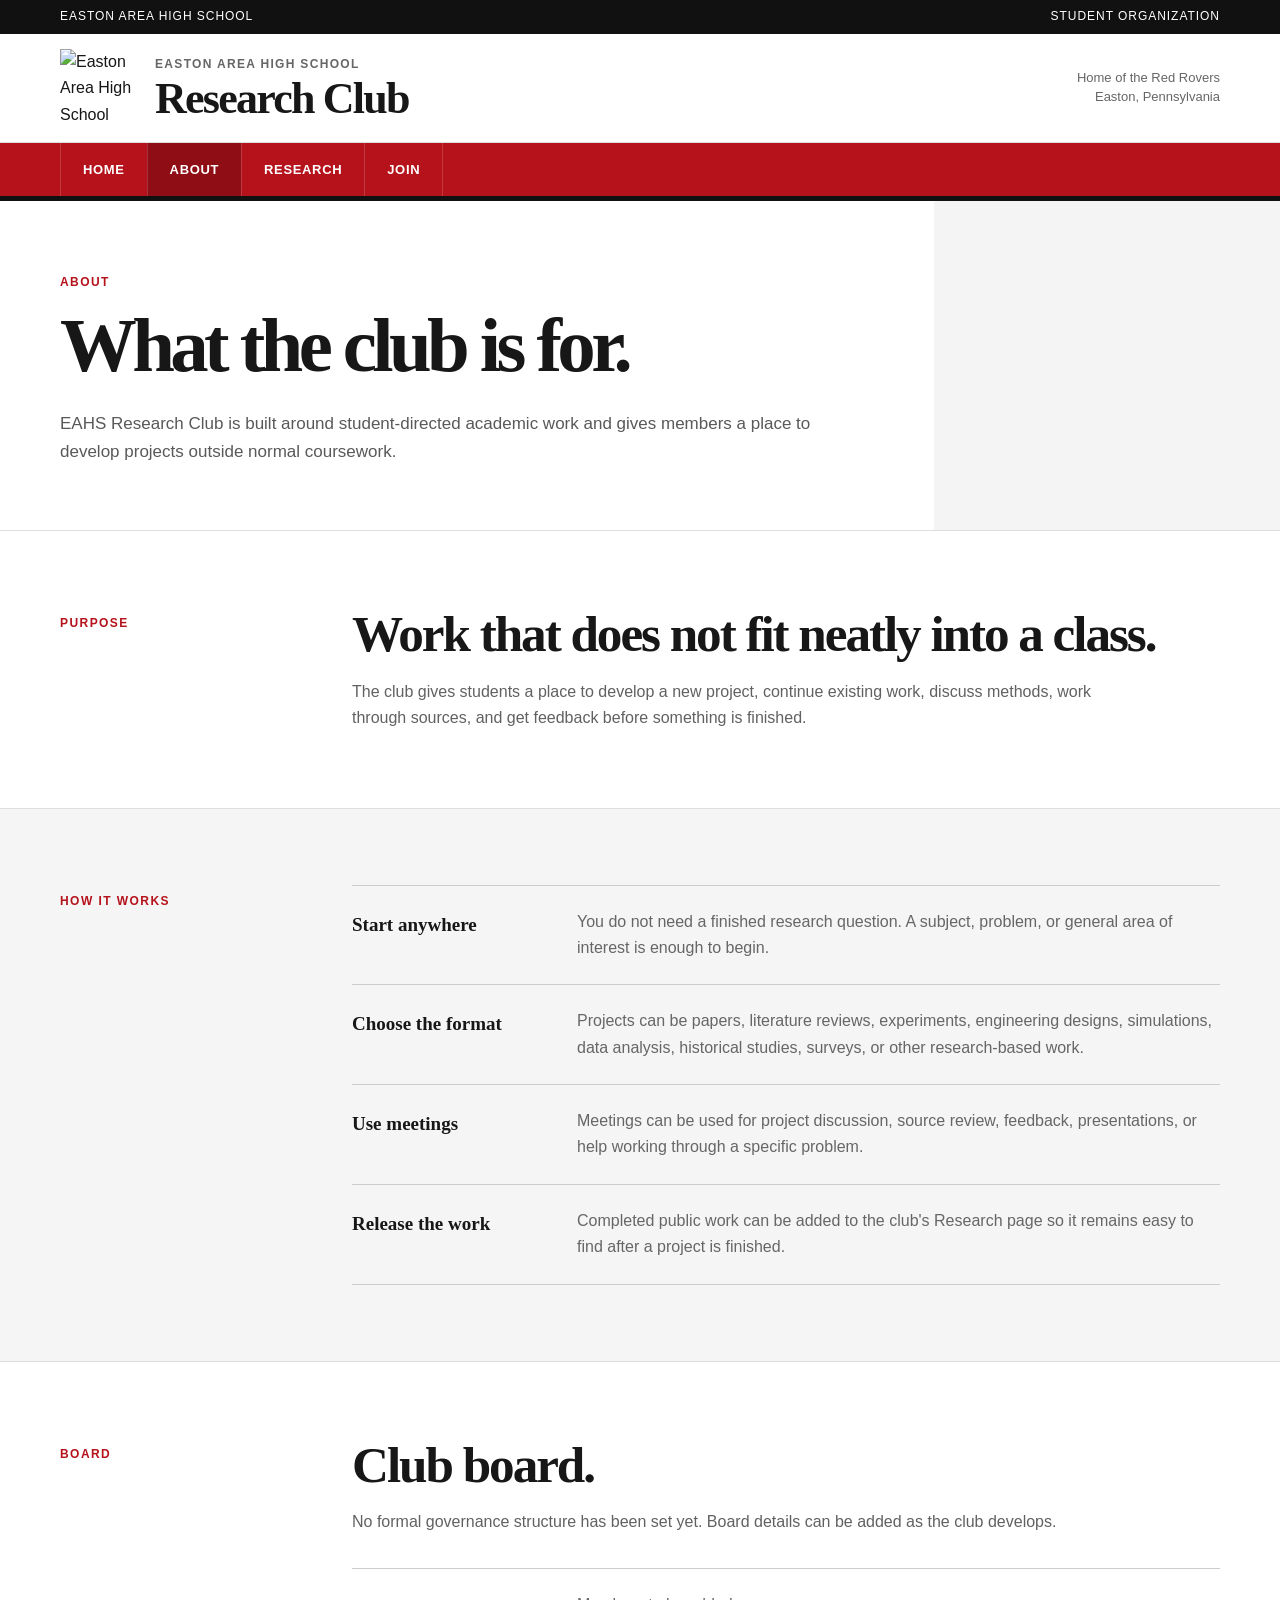
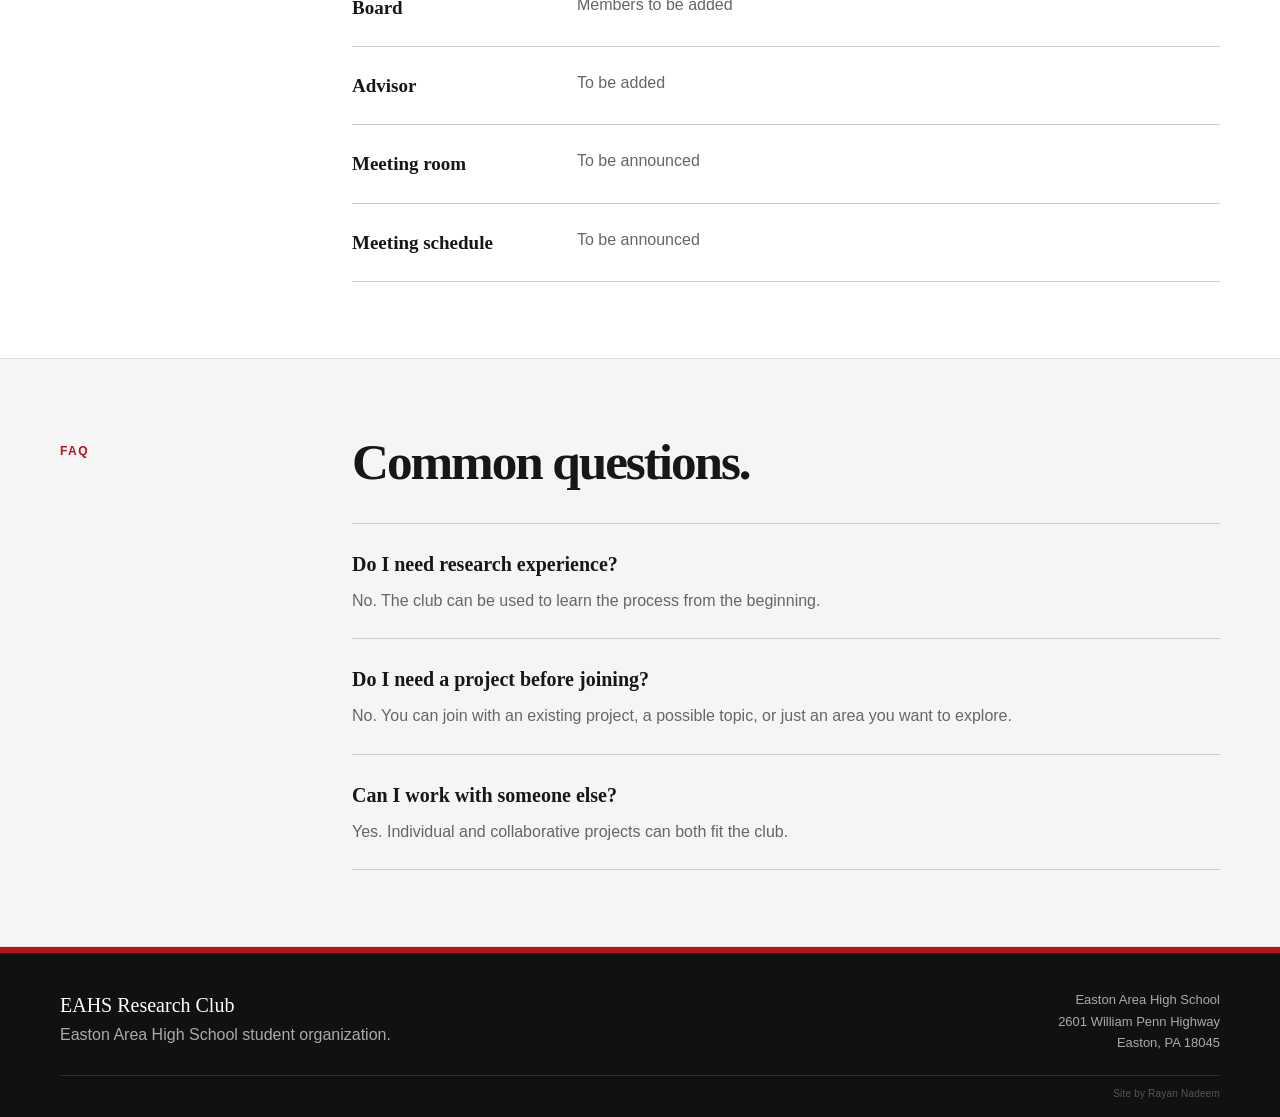
==== about.html @ fd53bada "Add About page" ====
<!DOCTYPE html><html lang="en"><head><meta charset="UTF-8"><meta name="viewport" content="width=device-width, initial-scale=1.0"><title>About | EAHS Research Club</title><link rel="stylesheet" href="styles.css"></head><body>
<div class="topbar"><div class="container"><span>Easton Area High School</span><span>Student Organization</span></div></div>
<header><div class="container header-inner">
  <a class="brand" href="index.html">
    <img class="brand-mark" src="logo.png" alt="Easton Area High School Red Rover logo">
    <div><div class="brand-small">Easton Area High School</div><h1>Research Club</h1></div>
  </a>
  <div class="header-right">Home of the Red Rovers<br>Easton, Pennsylvania</div>
</div></header>
<nav><div class="container nav-inner">
  <a href="index.html" class="">Home</a>
  <a href="about.html" class="active">About</a>
  <a href="research.html" class="">Research</a>
  <a href="join.html" class="">Join</a>
</div></nav>

<main>
<section class="page-hero"><div class="container"><div class="eyebrow">About</div><h2>What the club is for.</h2><p>EAHS Research Club is built around student-directed academic work and gives members a place to develop projects outside normal coursework.</p></div></section>
<section class="section"><div class="container section-grid"><div class="section-label">Purpose</div><div class="section-body"><h2>Work that does not fit neatly into a class.</h2><p>The club gives students a place to develop a new project, continue existing work, discuss methods, work through sources, and get feedback before something is finished.</p></div></div></section>
<section class="section gray"><div class="container section-grid"><div class="section-label">How It Works</div><div class="section-body"><div class="info-list" style="margin-top:0">
<div class="info-row"><h3>Start anywhere</h3><p>You do not need a finished research question. A subject, problem, or general area of interest is enough to begin.</p></div>
<div class="info-row"><h3>Choose the format</h3><p>Projects can be papers, literature reviews, experiments, engineering designs, simulations, data analysis, historical studies, surveys, or other research-based work.</p></div>
<div class="info-row"><h3>Use meetings</h3><p>Meetings can be used for project discussion, source review, feedback, presentations, or help working through a specific problem.</p></div>
<div class="info-row"><h3>Release the work</h3><p>Completed public work can be added to the club's Research page so it remains easy to find after a project is finished.</p></div>
</div></div></div></section>
<section class="section"><div class="container section-grid"><div class="section-label">Board</div><div class="section-body"><h2>Club board.</h2><p>No formal governance structure has been set yet. Board details can be added as the club develops.</p><div class="info-list">
<div class="info-row"><h3>Board</h3><p>Members to be added</p></div>
<div class="info-row"><h3>Advisor</h3><p>To be added</p></div>
<div class="info-row"><h3>Meeting room</h3><p>To be announced</p></div>
<div class="info-row"><h3>Meeting schedule</h3><p>To be announced</p></div>
</div></div></div></section>
<section class="section gray"><div class="container section-grid"><div class="section-label">FAQ</div><div class="section-body"><h2>Common questions.</h2><div class="faq">
<div class="faq-item"><h3>Do I need research experience?</h3><p>No. The club can be used to learn the process from the beginning.</p></div>
<div class="faq-item"><h3>Do I need a project before joining?</h3><p>No. You can join with an existing project, a possible topic, or just an area you want to explore.</p></div>
<div class="faq-item"><h3>Can I work with someone else?</h3><p>Yes. Individual and collaborative projects can both fit the club.</p></div>
</div></div></div></section>
</main>
<footer>
  <div class="container footer-inner">
    <div><div class="footer-title">EAHS Research Club</div><div>Easton Area High School student organization.</div></div>
    <div class="footer-right">Easton Area High School<br>2601 William Penn Highway<br>Easton, PA 18045</div>
  </div>
  <div class="container footer-credit">Site by Rayan Nadeem</div>
</footer>
</body></html>
---- styles.css ----
:root{
  --red:#b5121b;
  --red-dark:#8f0d14;
  --ink:#171717;
  --muted:#666;
  --line:#dedede;
  --soft:#f5f5f5;
  --max:1160px;
}
*{box-sizing:border-box;margin:0;padding:0}
html{scroll-behavior:smooth}
body{font-family:Arial,Helvetica,sans-serif;color:var(--ink);background:#fff;line-height:1.65}
a{color:inherit;text-decoration:none}
.container{width:min(var(--max),calc(100% - 40px));margin:auto}
.topbar{background:#111;color:#fff;font-size:12px;letter-spacing:.08em;text-transform:uppercase}
.topbar .container{height:34px;display:flex;align-items:center;justify-content:space-between}
header{background:#fff;border-bottom:1px solid var(--line)}
.header-inner{min-height:108px;display:flex;align-items:center;justify-content:space-between;gap:24px}
.brand{display:flex;align-items:center;gap:17px}
.brand-mark{width:78px;height:78px;flex:0 0 auto;display:block;object-fit:contain}
.brand-small{font-size:12px;color:#666;font-weight:700;letter-spacing:.11em;text-transform:uppercase;margin-bottom:3px}
.brand h1{font-family:Georgia,"Times New Roman",serif;font-size:44px;line-height:1;letter-spacing:-.04em}
.header-right{text-align:right;color:#666;font-size:13px;line-height:1.45}
nav{background:var(--red);border-bottom:5px solid #111}
.nav-inner{display:flex;overflow-x:auto}
.nav-inner a{color:#fff;padding:16px 22px;font-size:13px;font-weight:700;letter-spacing:.05em;text-transform:uppercase;border-left:1px solid rgba(255,255,255,.16);white-space:nowrap}
.nav-inner a:last-child{border-right:1px solid rgba(255,255,255,.16)}
.nav-inner a:hover,.nav-inner a.active{background:var(--red-dark)}
.hero{border-bottom:1px solid var(--line);background:#fff}
.hero-inner{min-height:430px;display:flex;align-items:center}
.hero-copy{padding:84px 0 78px}
.eyebrow{color:var(--red);font-size:12px;font-weight:700;letter-spacing:.12em;text-transform:uppercase;margin-bottom:18px}
.hero h2,.page-hero h2{font-family:Georgia,"Times New Roman",serif;line-height:.92;letter-spacing:-.06em;max-width:900px}
.hero h2{font-size:clamp(58px,7vw,96px)}
.hero p,.page-hero p{margin-top:28px;color:#595959;font-size:17px;max-width:760px}
.page-hero{padding:72px 0 64px;border-bottom:1px solid var(--line);background:linear-gradient(90deg,#fff 0 73%,#f4f4f4 73%)}
.page-hero h2{font-size:clamp(48px,6vw,78px)}
.section{padding:76px 0}
.section.gray{background:var(--soft);border-top:1px solid var(--line);border-bottom:1px solid var(--line)}
.section-grid{display:grid;grid-template-columns:220px 1fr;gap:72px}
.section-label{color:var(--red);font-size:12px;font-weight:700;letter-spacing:.12em;text-transform:uppercase;padding-top:7px}
.section-body h2{font-family:Georgia,"Times New Roman",serif;font-size:clamp(36px,4vw,54px);line-height:1.05;letter-spacing:-.04em;max-width:820px}
.section-body>p{margin-top:18px;color:#616161;max-width:790px}
.cards{display:grid;grid-template-columns:repeat(3,1fr);gap:20px;margin-top:38px}
.card{background:#fff;border:1px solid var(--line);border-top:5px solid var(--red);padding:26px}
.card small{font-size:11px;color:#777;font-weight:700;letter-spacing:.08em;text-transform:uppercase}
.card h3{font-family:Georgia,"Times New Roman",serif;font-size:23px;margin-top:8px}
.card p{color:#666;font-size:14px;margin-top:8px}
.card-link{display:inline-block;color:var(--red);font-weight:700;font-size:13px;margin-top:16px}
.info-list{border-top:1px solid #ccc;margin-top:32px}
.info-row{display:grid;grid-template-columns:190px 1fr;gap:35px;padding:23px 0;border-bottom:1px solid #ccc}
.info-row h3{font-family:Georgia,"Times New Roman",serif;font-size:19px}
.info-row p{color:#666}
.archive-empty{margin-top:30px;background:#fff;border:1px solid #d5d5d5;border-left:6px solid var(--red);padding:28px}
.archive-empty h3{font-family:Georgia,"Times New Roman",serif;font-size:23px}
.archive-empty p{color:#666;margin-top:6px}
.research-list{border-top:1px solid #ccc;margin-top:34px}
.research-item{display:grid;grid-template-columns:150px 1fr auto;gap:28px;padding:28px 0;border-bottom:1px solid #ccc;align-items:start}
.research-meta{font-size:12px;color:#777;text-transform:uppercase;letter-spacing:.05em;line-height:1.6}
.research-item h3{font-family:Georgia,"Times New Roman",serif;font-size:22px}
.research-item p{color:#666;font-size:14px;margin-top:7px}
.research-item a{color:var(--red);font-weight:700;font-size:12px;text-transform:uppercase;white-space:nowrap}
.faq{margin-top:34px;border-top:1px solid #ccc}
.faq-item{padding:24px 0;border-bottom:1px solid #ccc}
.faq-item h3{font-family:Georgia,"Times New Roman",serif;font-size:20px}
.faq-item p{color:#666;margin-top:7px;max-width:760px}
.cta{background:#111;color:#fff}
.cta .section-label{color:#e3a9ad}
.cta .section-body h2{color:#fff}
.cta .section-body p{color:#ccc}
.button{display:inline-block;margin-top:24px;background:var(--red);color:#fff;padding:12px 18px;font-size:12px;font-weight:700;letter-spacing:.05em;text-transform:uppercase}
footer{background:#111;color:#aaa;border-top:6px solid var(--red)}
.footer-inner{padding:36px 0 22px;display:flex;justify-content:space-between;gap:30px}
.footer-title{font-family:Georgia,"Times New Roman",serif;color:#fff;font-size:20px}
.footer-right{text-align:right;font-size:13px}
.footer-credit{border-top:1px solid #2c2c2c;padding:10px 0 14px;text-align:right;color:#555;font-size:10px;letter-spacing:.02em}
@media(max-width:850px){
  .header-right{display:none}
  .section-grid{grid-template-columns:1fr;gap:18px}
  .cards{grid-template-columns:1fr}
  .research-item{grid-template-columns:1fr;gap:10px}
}
@media(max-width:560px){
  .container{width:calc(100% - 28px)}
  .topbar span:last-child{display:none}
  .header-inner{min-height:90px}
  .brand{gap:11px}
  .brand-mark{width:58px;height:58px}
  .brand h1{font-size:28px}
  .brand-small{font-size:9px}
  .nav-inner a{padding:14px 15px;font-size:11px}
  .hero-inner{min-height:350px}
  .hero-copy{padding:60px 0}
  .hero h2{font-size:53px}
  .page-hero{background:#fff;padding:56px 0 48px}
  .page-hero h2{font-size:50px}
  .section{padding:56px 0}
  .info-row{grid-template-columns:1fr;gap:6px}
  .footer-inner{flex-direction:column}
  .footer-right{text-align:left}
  .footer-credit{text-align:left}
}
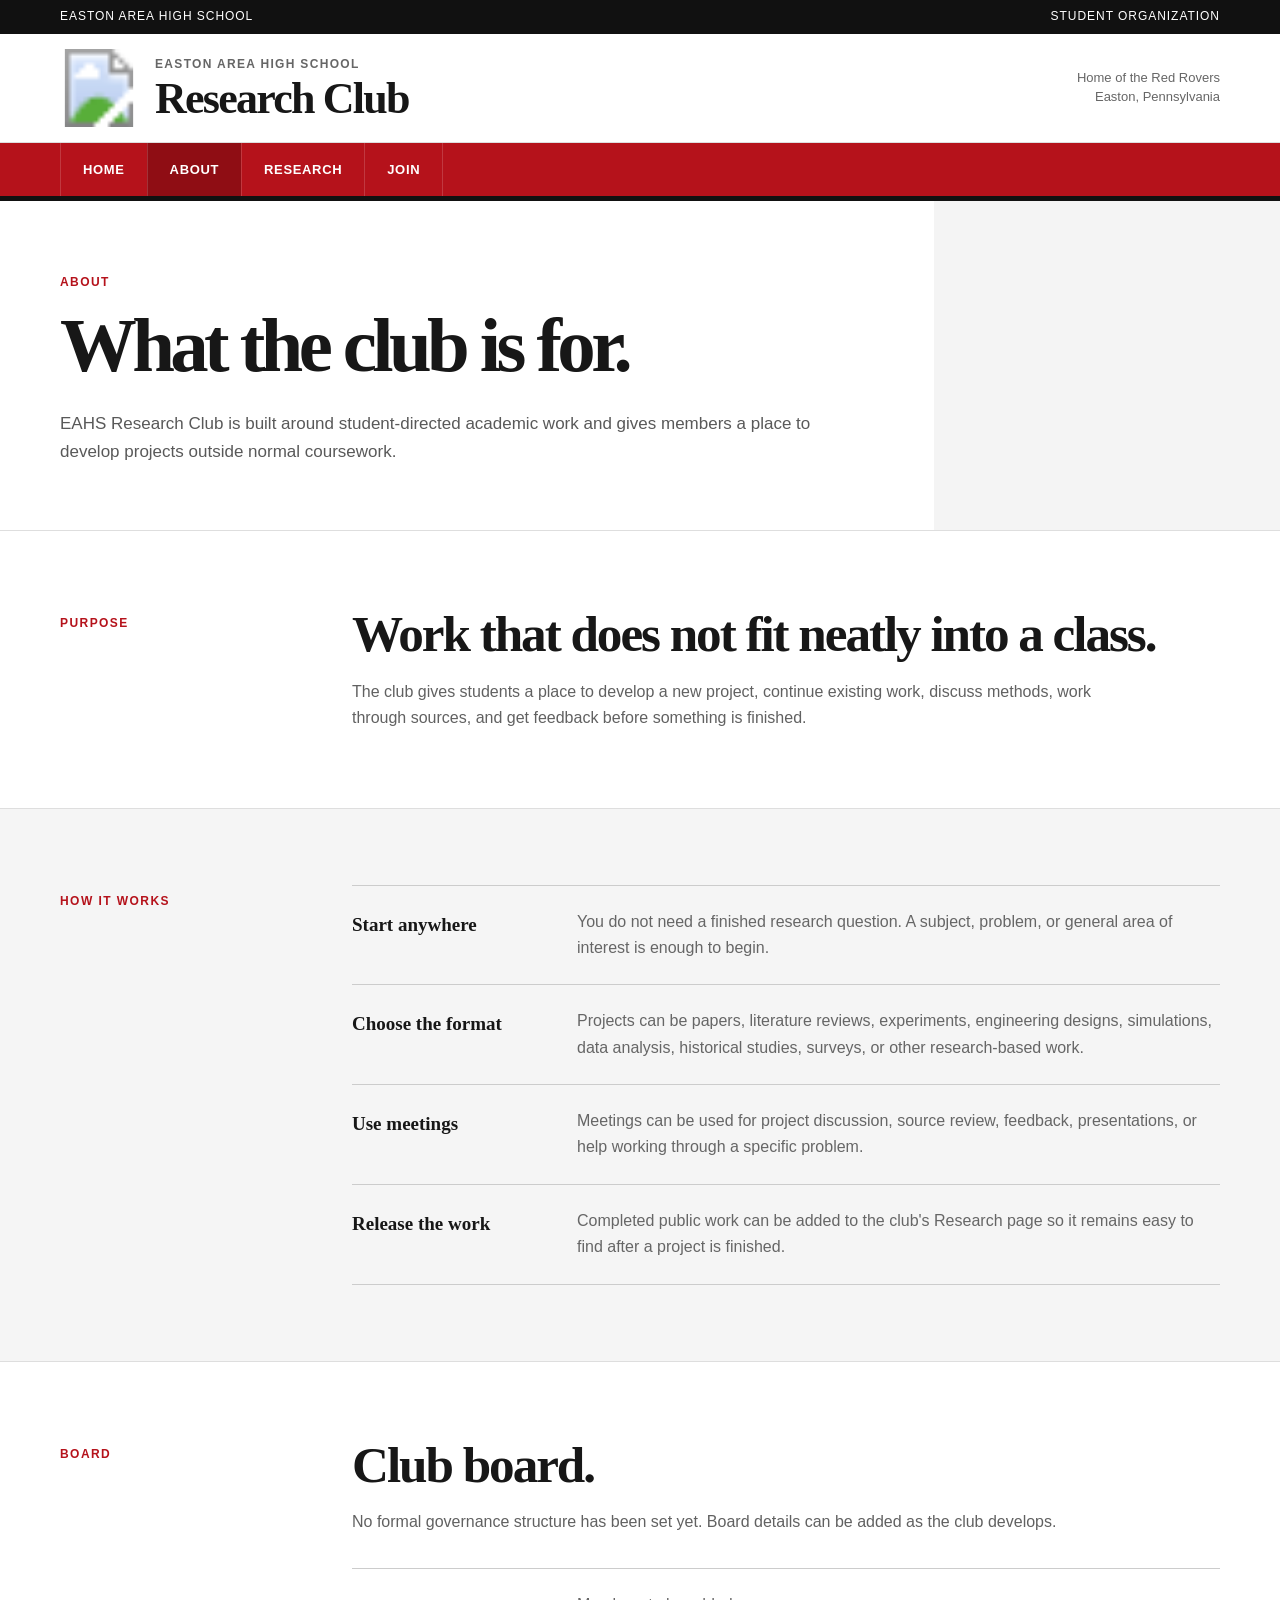
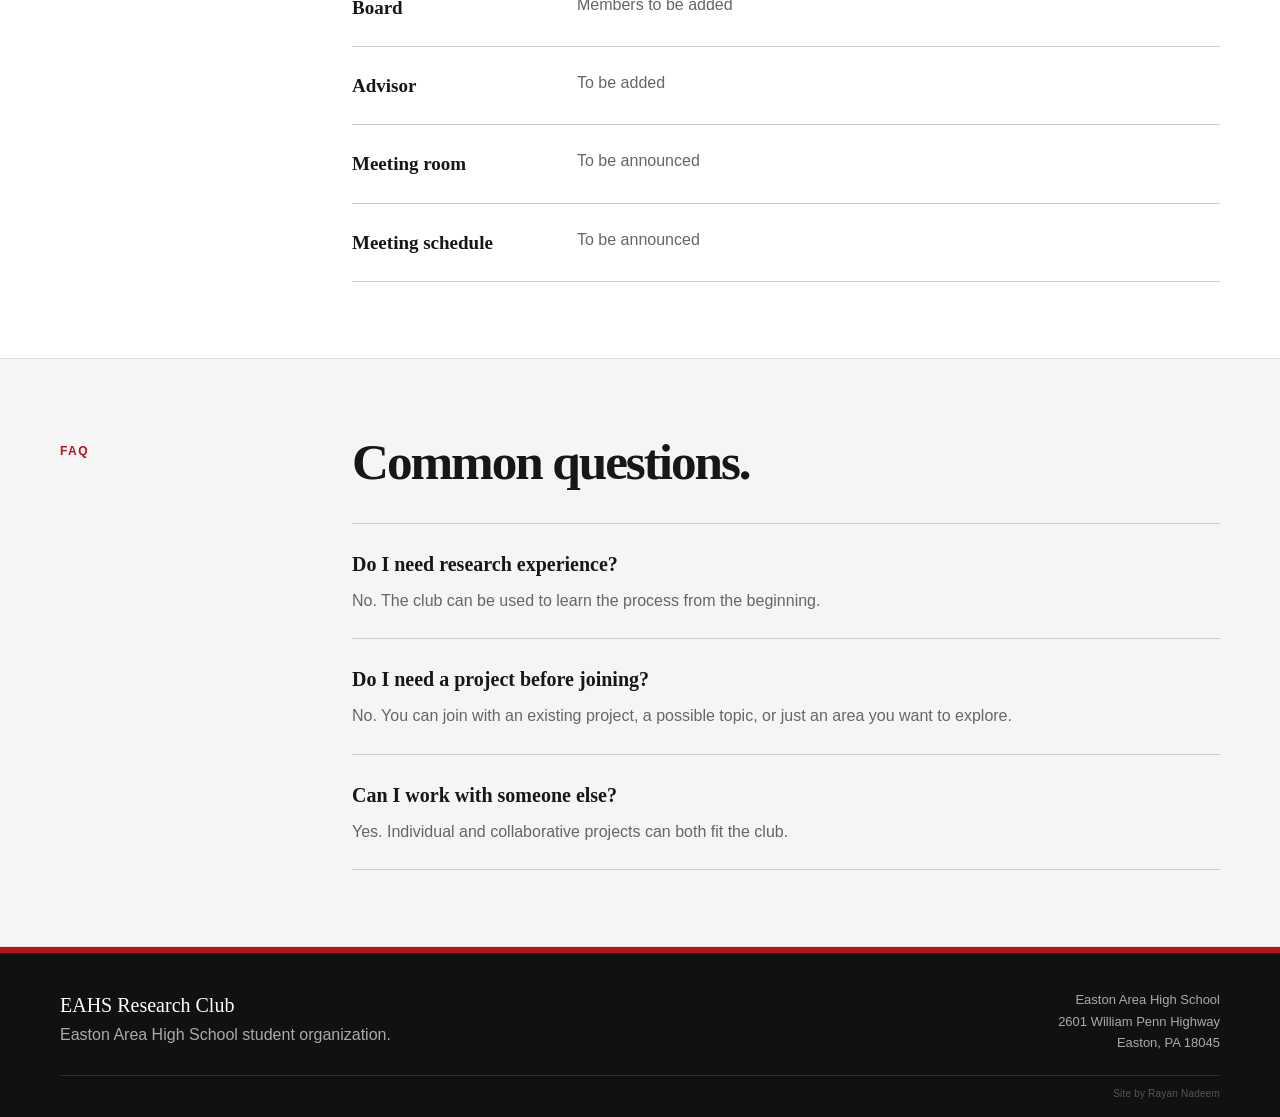
==== commit e876b4d5: "Use embedded EAHS logo asset" ====
--- a/about.html
+++ b/about.html
@@ -2,7 +2,7 @@
 <div class="topbar"><div class="container"><span>Easton Area High School</span><span>Student Organization</span></div></div>
 <header><div class="container header-inner">
   <a class="brand" href="index.html">
-    <img class="brand-mark" src="logo.png" alt="Easton Area High School Red Rover logo">
+    <img class="brand-mark" src="logo.svg" alt="Easton Area High School Red Rover logo">
     <div><div class="brand-small">Easton Area High School</div><h1>Research Club</h1></div>
   </a>
   <div class="header-right">Home of the Red Rovers<br>Easton, Pennsylvania</div>
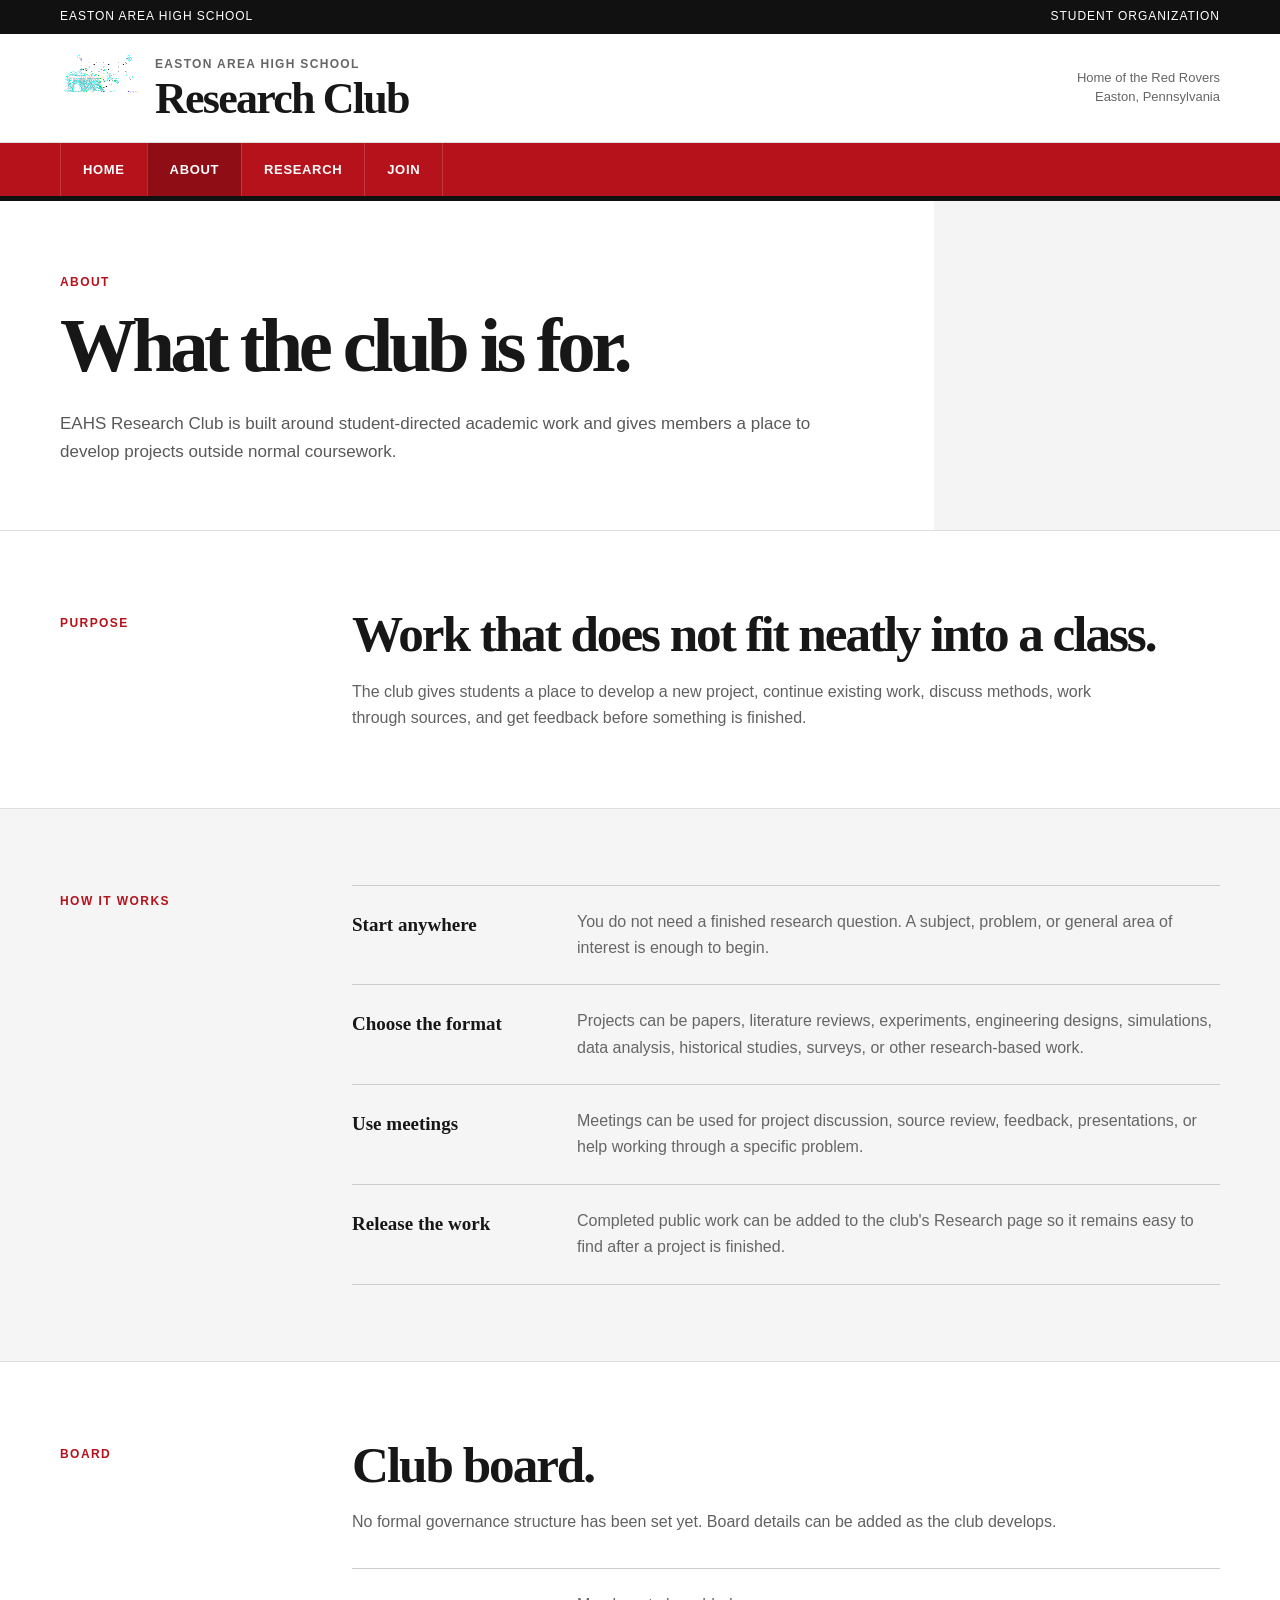
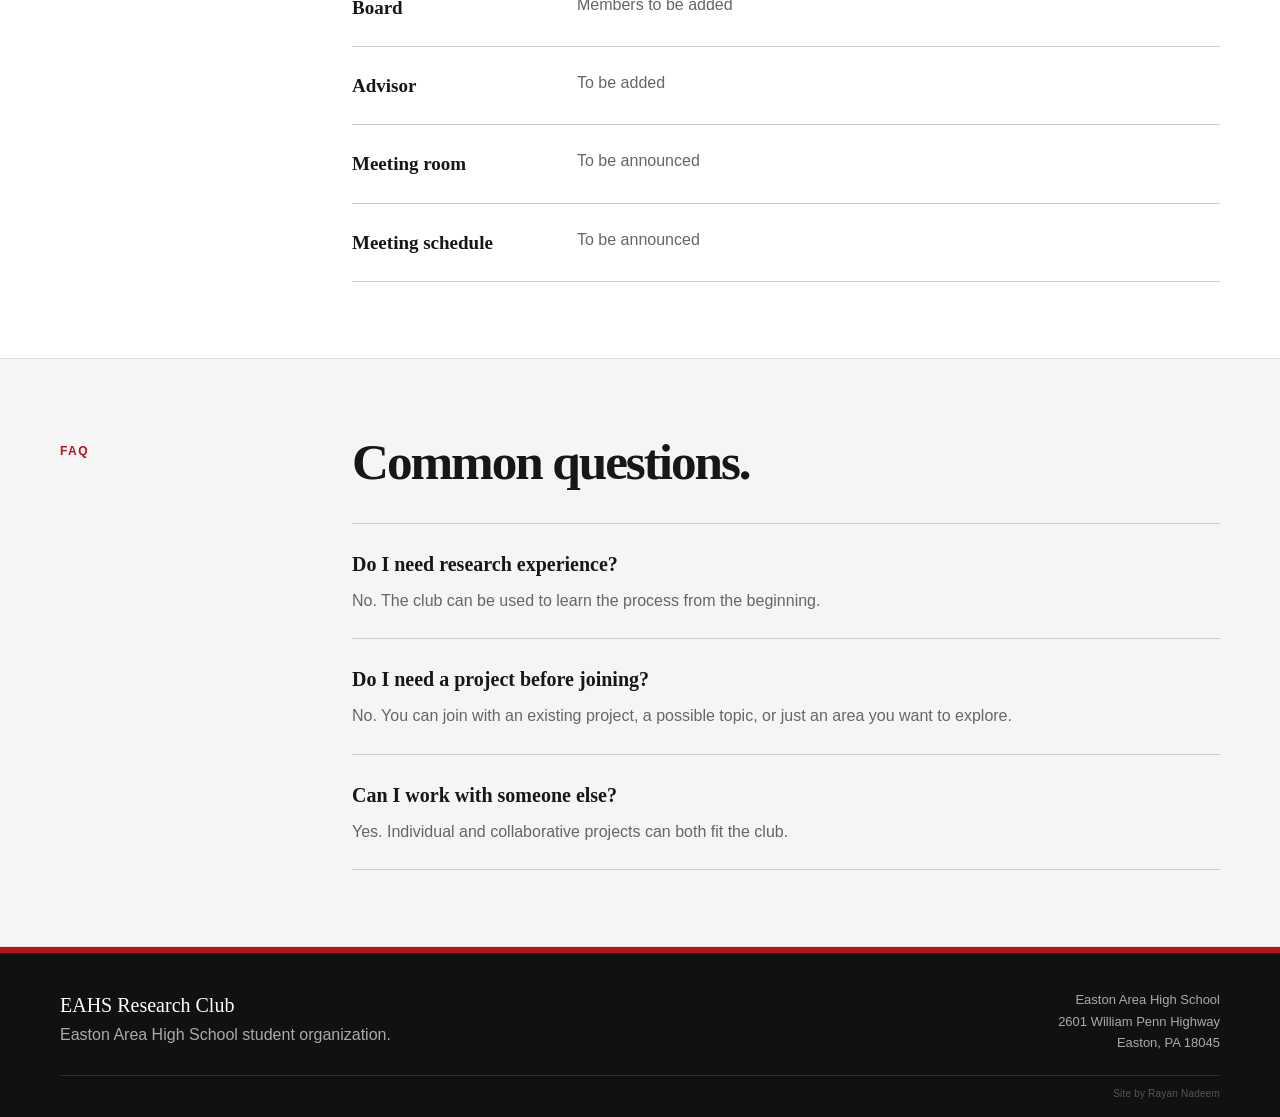
==== commit d97262af: "Use direct PNG logo on about page" ====
--- a/about.html
+++ b/about.html
@@ -2,7 +2,7 @@
 <div class="topbar"><div class="container"><span>Easton Area High School</span><span>Student Organization</span></div></div>
 <header><div class="container header-inner">
   <a class="brand" href="index.html">
-    <img class="brand-mark" src="logo.svg" alt="Easton Area High School Red Rover logo">
+    <img class="brand-mark" src="logo.png" alt="Easton Area High School Red Rover logo">
     <div><div class="brand-small">Easton Area High School</div><h1>Research Club</h1></div>
   </a>
   <div class="header-right">Home of the Red Rovers<br>Easton, Pennsylvania</div>
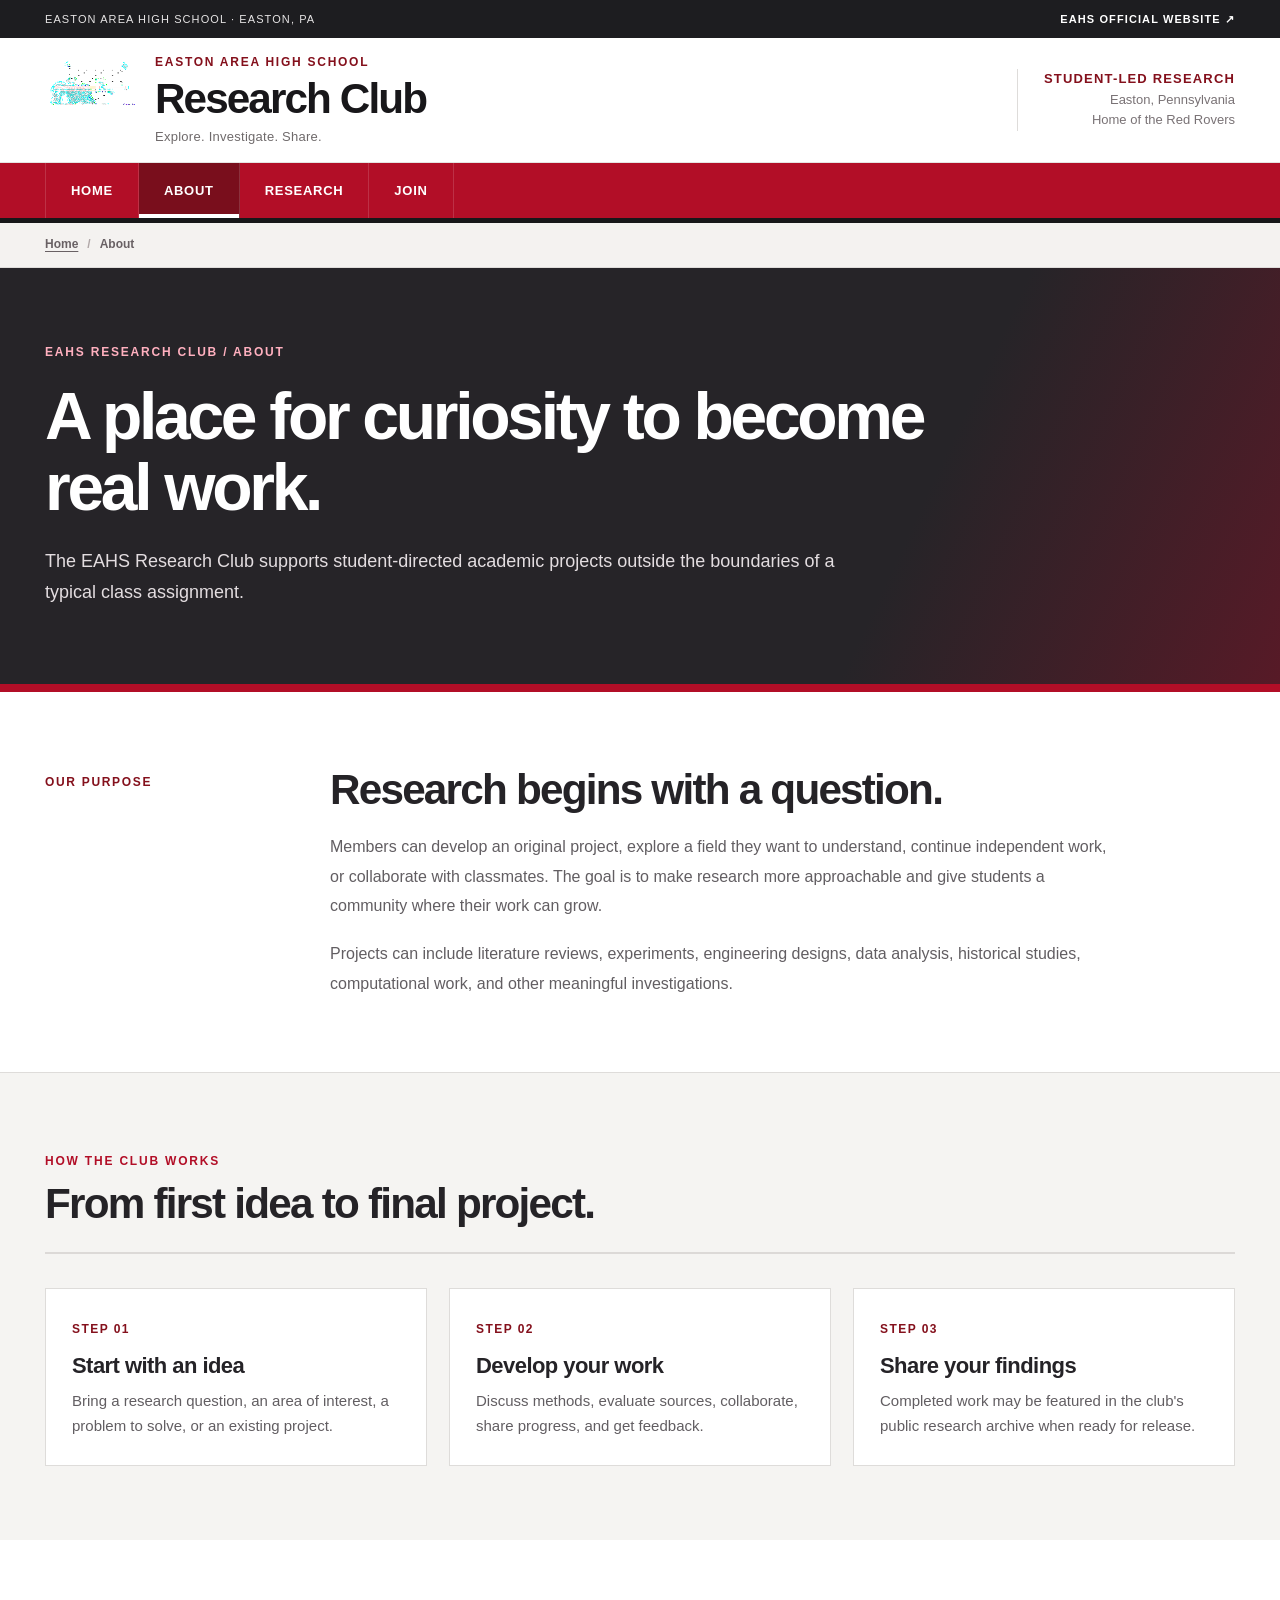
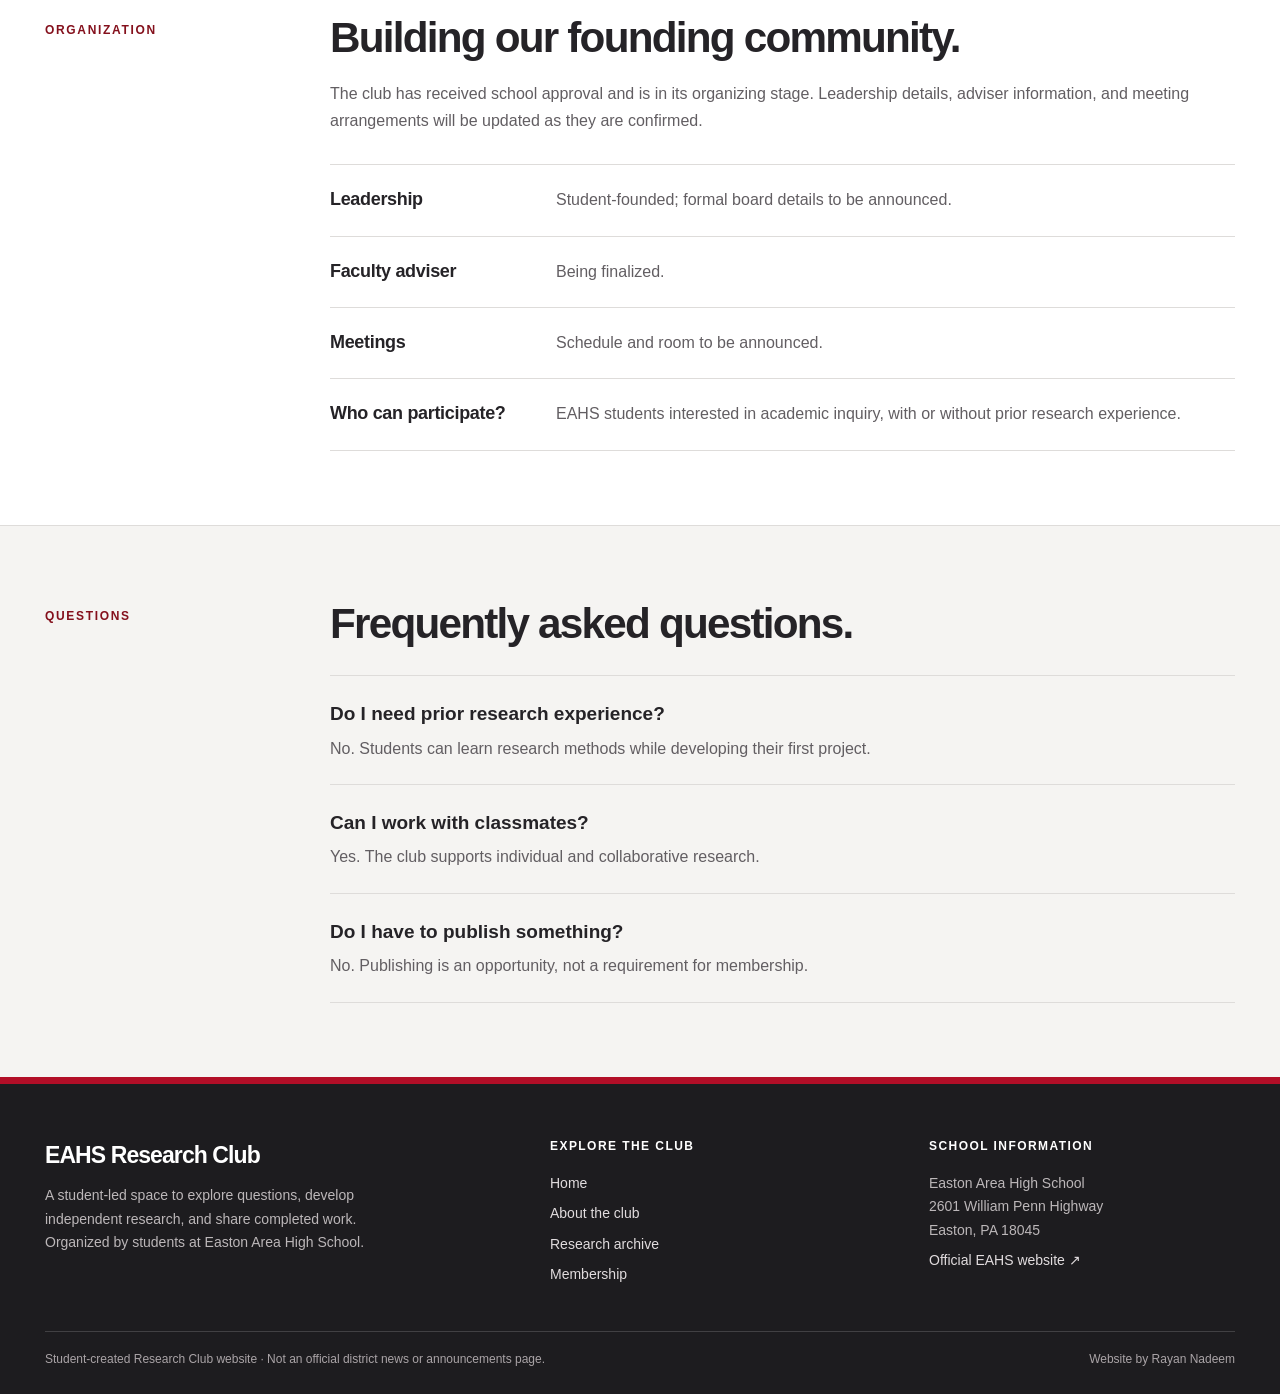
==== commit 084f376c: "Redesign about.html in EAHS-inspired school website style" ====
--- a/about.html
+++ b/about.html
@@ -1,45 +1,59 @@
-<!DOCTYPE html><html lang="en"><head><meta charset="UTF-8"><meta name="viewport" content="width=device-width, initial-scale=1.0"><title>About | EAHS Research Club</title><link rel="stylesheet" href="styles.css"></head><body>
-<div class="topbar"><div class="container"><span>Easton Area High School</span><span>Student Organization</span></div></div>
-<header><div class="container header-inner">
-  <a class="brand" href="index.html">
-    <img class="brand-mark" src="logo.png" alt="Easton Area High School Red Rover logo">
-    <div><div class="brand-small">Easton Area High School</div><h1>Research Club</h1></div>
+<!doctype html>
+<html lang="en">
+<head>
+<meta charset="utf-8">
+<meta name="viewport" content="width=device-width,initial-scale=1">
+<meta name="theme-color" content="#b20e27">
+<meta name="description" content="Purpose, approach, and research opportunities at EAHS Research Club.">
+<title>About | EAHS Research Club</title>
+<link rel="icon" type="image/png" href="logo.png">
+<link rel="stylesheet" href="styles.css">
+</head>
+<body>
+<a class="skip-link" href="#main">Skip to content</a>
+<div class="utility-bar"><div class="container utility-inner">
+  <span>Easton Area High School · Easton, PA</span>
+  <a class="utility-school" href="https://eahs.eastonsd.org/" target="_blank" rel="noopener noreferrer">EAHS official website ↗</a>
+</div></div>
+<header class="site-header"><div class="container masthead">
+  <a class="brand" href="index.html" aria-label="EAHS Research Club home">
+    <img class="brand-mark" src="logo.png" alt="Red Rover mascot">
+    <span class="brand-text"><span class="brand-kicker">Easton Area High School</span><span class="brand-name">Research Club</span><span class="brand-tagline">Explore. Investigate. Share.</span></span>
   </a>
-  <div class="header-right">Home of the Red Rovers<br>Easton, Pennsylvania</div>
+  <div class="masthead-right"><strong>Student-led research</strong><br>Easton, Pennsylvania<br>Home of the Red Rovers</div>
 </div></header>
-<nav><div class="container nav-inner">
-  <a href="index.html" class="">Home</a>
-  <a href="about.html" class="active">About</a>
-  <a href="research.html" class="">Research</a>
-  <a href="join.html" class="">Join</a>
+<nav class="primary-nav" aria-label="Main navigation"><div class="container nav-inner">
+  <a href="index.html">Home</a>
+  <a href="about.html" aria-current="page">About</a>
+  <a href="research.html">Research</a>
+  <a href="join.html">Join</a>
 </div></nav>
-
-<main>
-<section class="page-hero"><div class="container"><div class="eyebrow">About</div><h2>What the club is for.</h2><p>EAHS Research Club is built around student-directed academic work and gives members a place to develop projects outside normal coursework.</p></div></section>
-<section class="section"><div class="container section-grid"><div class="section-label">Purpose</div><div class="section-body"><h2>Work that does not fit neatly into a class.</h2><p>The club gives students a place to develop a new project, continue existing work, discuss methods, work through sources, and get feedback before something is finished.</p></div></div></section>
-<section class="section gray"><div class="container section-grid"><div class="section-label">How It Works</div><div class="section-body"><div class="info-list" style="margin-top:0">
-<div class="info-row"><h3>Start anywhere</h3><p>You do not need a finished research question. A subject, problem, or general area of interest is enough to begin.</p></div>
-<div class="info-row"><h3>Choose the format</h3><p>Projects can be papers, literature reviews, experiments, engineering designs, simulations, data analysis, historical studies, surveys, or other research-based work.</p></div>
-<div class="info-row"><h3>Use meetings</h3><p>Meetings can be used for project discussion, source review, feedback, presentations, or help working through a specific problem.</p></div>
-<div class="info-row"><h3>Release the work</h3><p>Completed public work can be added to the club's Research page so it remains easy to find after a project is finished.</p></div>
+<main id="main">
+<div class="breadcrumbs"><div class="container"><a href="index.html">Home</a><span aria-hidden="true">/</span>About</div></div>
+<section class="page-hero"><div class="container"><span class="eyebrow">EAHS Research Club / About</span><h1>A place for curiosity to become real work.</h1><p>The EAHS Research Club supports student-directed academic projects outside the boundaries of a typical class assignment.</p></div></section>
+<section class="section"><div class="container body-grid"><div class="side-label">Our purpose</div><div class="prose"><h2>Research begins with a question.</h2><p>Members can develop an original project, explore a field they want to understand, continue independent work, or collaborate with classmates. The goal is to make research more approachable and give students a community where their work can grow.</p><p>Projects can include literature reviews, experiments, engineering designs, data analysis, historical studies, computational work, and other meaningful investigations.</p></div></div></section>
+<section class="section section-soft section-lined"><div class="container"><div class="section-header"><div><span class="eyebrow">How the club works</span><h2>From first idea to final project.</h2></div></div>
+<div class="steps"><article class="step"><span class="step-num">STEP 01</span><h3>Start with an idea</h3><p>Bring a research question, an area of interest, a problem to solve, or an existing project.</p></article><article class="step"><span class="step-num">STEP 02</span><h3>Develop your work</h3><p>Discuss methods, evaluate sources, collaborate, share progress, and get feedback.</p></article><article class="step"><span class="step-num">STEP 03</span><h3>Share your findings</h3><p>Completed work may be featured in the club's public research archive when ready for release.</p></article></div>
+</div></section>
+<section class="section"><div class="container body-grid"><div class="side-label">Organization</div><div><h2>Building our founding community.</h2><p style="color:var(--muted);margin:19px 0 0">The club has received school approval and is in its organizing stage. Leadership details, adviser information, and meeting arrangements will be updated as they are confirmed.</p>
+<div class="info-list">
+  <div class="info-row"><h3>Leadership</h3><p>Student-founded; formal board details to be announced.</p></div>
+  <div class="info-row"><h3>Faculty adviser</h3><p>Being finalized.</p></div>
+  <div class="info-row"><h3>Meetings</h3><p>Schedule and room to be announced.</p></div>
+  <div class="info-row"><h3>Who can participate?</h3><p>EAHS students interested in academic inquiry, with or without prior research experience.</p></div>
 </div></div></div></section>
-<section class="section"><div class="container section-grid"><div class="section-label">Board</div><div class="section-body"><h2>Club board.</h2><p>No formal governance structure has been set yet. Board details can be added as the club develops.</p><div class="info-list">
-<div class="info-row"><h3>Board</h3><p>Members to be added</p></div>
-<div class="info-row"><h3>Advisor</h3><p>To be added</p></div>
-<div class="info-row"><h3>Meeting room</h3><p>To be announced</p></div>
-<div class="info-row"><h3>Meeting schedule</h3><p>To be announced</p></div>
-</div></div></div></section>
-<section class="section gray"><div class="container section-grid"><div class="section-label">FAQ</div><div class="section-body"><h2>Common questions.</h2><div class="faq">
-<div class="faq-item"><h3>Do I need research experience?</h3><p>No. The club can be used to learn the process from the beginning.</p></div>
-<div class="faq-item"><h3>Do I need a project before joining?</h3><p>No. You can join with an existing project, a possible topic, or just an area you want to explore.</p></div>
-<div class="faq-item"><h3>Can I work with someone else?</h3><p>Yes. Individual and collaborative projects can both fit the club.</p></div>
+<section class="section section-soft section-lined"><div class="container body-grid"><div class="side-label">Questions</div><div><h2>Frequently asked questions.</h2><div class="faq">
+  <div class="faq-item"><h3>Do I need prior research experience?</h3><p>No. Students can learn research methods while developing their first project.</p></div>
+  <div class="faq-item"><h3>Can I work with classmates?</h3><p>Yes. The club supports individual and collaborative research.</p></div>
+  <div class="faq-item"><h3>Do I have to publish something?</h3><p>No. Publishing is an opportunity, not a requirement for membership.</p></div>
 </div></div></div></section>
 </main>
-<footer>
-  <div class="container footer-inner">
-    <div><div class="footer-title">EAHS Research Club</div><div>Easton Area High School student organization.</div></div>
-    <div class="footer-right">Easton Area High School<br>2601 William Penn Highway<br>Easton, PA 18045</div>
-  </div>
-  <div class="container footer-credit">Site by Rayan Nadeem</div>
+<footer class="site-footer">
+<div class="container footer-grid">
+  <div><div class="footer-brand">EAHS Research Club</div><p>A student-led space to explore questions, develop independent research, and share completed work. Organized by students at Easton Area High School.</p></div>
+  <div><h3>Explore the club</h3><a href="index.html">Home</a><a href="about.html">About the club</a><a href="research.html">Research archive</a><a href="join.html">Membership</a></div>
+  <div><h3>School information</h3><p>Easton Area High School<br>2601 William Penn Highway<br>Easton, PA 18045</p><a href="https://eahs.eastonsd.org/" target="_blank" rel="noopener noreferrer">Official EAHS website ↗</a></div>
+</div>
+<div class="container footer-bottom"><span>Student-created Research Club website · Not an official district news or announcements page.</span><span>Website by Rayan Nadeem</span></div>
 </footer>
 </body></html>
--- a/styles.css
+++ b/styles.css
@@ -1,102 +1,165 @@
+/* EAHS Research Club • School-inspired redesign, October 2026 */
 :root{
-  --red:#b5121b;
-  --red-dark:#8f0d14;
-  --ink:#171717;
-  --muted:#666;
-  --line:#dedede;
-  --soft:#f5f5f5;
-  --max:1160px;
+  --red:#b20e27;--red-deep:#84101c;--black:#171719;--charcoal:#29282a;
+  --ink:#252327;--muted:#625e62;--paper:#fff;--soft:#f5f4f2;--line:#dedcda;
+  --max:1190px;
 }
-*{box-sizing:border-box;margin:0;padding:0}
+*{box-sizing:border-box}
 html{scroll-behavior:smooth}
-body{font-family:Arial,Helvetica,sans-serif;color:var(--ink);background:#fff;line-height:1.65}
+body{margin:0;background:var(--paper);color:var(--ink);font:16px/1.65 Arial,Helvetica,sans-serif;-webkit-font-smoothing:antialiased}
 a{color:inherit;text-decoration:none}
-.container{width:min(var(--max),calc(100% - 40px));margin:auto}
-.topbar{background:#111;color:#fff;font-size:12px;letter-spacing:.08em;text-transform:uppercase}
-.topbar .container{height:34px;display:flex;align-items:center;justify-content:space-between}
-header{background:#fff;border-bottom:1px solid var(--line)}
-.header-inner{min-height:108px;display:flex;align-items:center;justify-content:space-between;gap:24px}
-.brand{display:flex;align-items:center;gap:17px}
-.brand-mark{width:78px;height:78px;flex:0 0 auto;display:block;object-fit:contain}
-.brand-small{font-size:12px;color:#666;font-weight:700;letter-spacing:.11em;text-transform:uppercase;margin-bottom:3px}
-.brand h1{font-family:Georgia,"Times New Roman",serif;font-size:44px;line-height:1;letter-spacing:-.04em}
-.header-right{text-align:right;color:#666;font-size:13px;line-height:1.45}
-nav{background:var(--red);border-bottom:5px solid #111}
-.nav-inner{display:flex;overflow-x:auto}
-.nav-inner a{color:#fff;padding:16px 22px;font-size:13px;font-weight:700;letter-spacing:.05em;text-transform:uppercase;border-left:1px solid rgba(255,255,255,.16);white-space:nowrap}
-.nav-inner a:last-child{border-right:1px solid rgba(255,255,255,.16)}
-.nav-inner a:hover,.nav-inner a.active{background:var(--red-dark)}
-.hero{border-bottom:1px solid var(--line);background:#fff}
-.hero-inner{min-height:430px;display:flex;align-items:center}
-.hero-copy{padding:84px 0 78px}
-.eyebrow{color:var(--red);font-size:12px;font-weight:700;letter-spacing:.12em;text-transform:uppercase;margin-bottom:18px}
-.hero h2,.page-hero h2{font-family:Georgia,"Times New Roman",serif;line-height:.92;letter-spacing:-.06em;max-width:900px}
-.hero h2{font-size:clamp(58px,7vw,96px)}
-.hero p,.page-hero p{margin-top:28px;color:#595959;font-size:17px;max-width:760px}
-.page-hero{padding:72px 0 64px;border-bottom:1px solid var(--line);background:linear-gradient(90deg,#fff 0 73%,#f4f4f4 73%)}
-.page-hero h2{font-size:clamp(48px,6vw,78px)}
-.section{padding:76px 0}
-.section.gray{background:var(--soft);border-top:1px solid var(--line);border-bottom:1px solid var(--line)}
-.section-grid{display:grid;grid-template-columns:220px 1fr;gap:72px}
-.section-label{color:var(--red);font-size:12px;font-weight:700;letter-spacing:.12em;text-transform:uppercase;padding-top:7px}
-.section-body h2{font-family:Georgia,"Times New Roman",serif;font-size:clamp(36px,4vw,54px);line-height:1.05;letter-spacing:-.04em;max-width:820px}
-.section-body>p{margin-top:18px;color:#616161;max-width:790px}
-.cards{display:grid;grid-template-columns:repeat(3,1fr);gap:20px;margin-top:38px}
-.card{background:#fff;border:1px solid var(--line);border-top:5px solid var(--red);padding:26px}
-.card small{font-size:11px;color:#777;font-weight:700;letter-spacing:.08em;text-transform:uppercase}
-.card h3{font-family:Georgia,"Times New Roman",serif;font-size:23px;margin-top:8px}
-.card p{color:#666;font-size:14px;margin-top:8px}
-.card-link{display:inline-block;color:var(--red);font-weight:700;font-size:13px;margin-top:16px}
-.info-list{border-top:1px solid #ccc;margin-top:32px}
-.info-row{display:grid;grid-template-columns:190px 1fr;gap:35px;padding:23px 0;border-bottom:1px solid #ccc}
-.info-row h3{font-family:Georgia,"Times New Roman",serif;font-size:19px}
-.info-row p{color:#666}
-.archive-empty{margin-top:30px;background:#fff;border:1px solid #d5d5d5;border-left:6px solid var(--red);padding:28px}
-.archive-empty h3{font-family:Georgia,"Times New Roman",serif;font-size:23px}
-.archive-empty p{color:#666;margin-top:6px}
-.research-list{border-top:1px solid #ccc;margin-top:34px}
-.research-item{display:grid;grid-template-columns:150px 1fr auto;gap:28px;padding:28px 0;border-bottom:1px solid #ccc;align-items:start}
-.research-meta{font-size:12px;color:#777;text-transform:uppercase;letter-spacing:.05em;line-height:1.6}
-.research-item h3{font-family:Georgia,"Times New Roman",serif;font-size:22px}
-.research-item p{color:#666;font-size:14px;margin-top:7px}
-.research-item a{color:var(--red);font-weight:700;font-size:12px;text-transform:uppercase;white-space:nowrap}
-.faq{margin-top:34px;border-top:1px solid #ccc}
-.faq-item{padding:24px 0;border-bottom:1px solid #ccc}
-.faq-item h3{font-family:Georgia,"Times New Roman",serif;font-size:20px}
-.faq-item p{color:#666;margin-top:7px;max-width:760px}
-.cta{background:#111;color:#fff}
-.cta .section-label{color:#e3a9ad}
-.cta .section-body h2{color:#fff}
-.cta .section-body p{color:#ccc}
-.button{display:inline-block;margin-top:24px;background:var(--red);color:#fff;padding:12px 18px;font-size:12px;font-weight:700;letter-spacing:.05em;text-transform:uppercase}
-footer{background:#111;color:#aaa;border-top:6px solid var(--red)}
-.footer-inner{padding:36px 0 22px;display:flex;justify-content:space-between;gap:30px}
-.footer-title{font-family:Georgia,"Times New Roman",serif;color:#fff;font-size:20px}
-.footer-right{text-align:right;font-size:13px}
-.footer-credit{border-top:1px solid #2c2c2c;padding:10px 0 14px;text-align:right;color:#555;font-size:10px;letter-spacing:.02em}
-@media(max-width:850px){
-  .header-right{display:none}
-  .section-grid{grid-template-columns:1fr;gap:18px}
-  .cards{grid-template-columns:1fr}
-  .research-item{grid-template-columns:1fr;gap:10px}
+a:focus-visible,button:focus-visible{outline:3px solid #f3ac38;outline-offset:3px}
+img{max-width:100%;height:auto}
+.container{width:min(var(--max),calc(100% - 48px));margin:0 auto}
+.skip-link{position:absolute;top:-100px;left:15px;background:#fff;color:#111;padding:12px 18px;z-index:100}
+.skip-link:focus{top:12px}
+.utility-bar{background:#1d1d20;color:#e6e4e4;font-size:11px;text-transform:uppercase;letter-spacing:.1em}
+.utility-inner{min-height:38px;display:flex;align-items:center;justify-content:space-between;gap:20px}
+.utility-bar a{color:#fff;font-weight:700}
+.utility-bar a:hover{text-decoration:underline}
+.site-header{background:#fff;border-bottom:1px solid #e5e4e2}
+.masthead{min-height:123px;display:flex;justify-content:space-between;align-items:center;gap:24px;padding:17px 0}
+.brand{display:flex;align-items:center;gap:20px;min-width:0}
+.brand-mark{width:90px;height:90px;object-fit:contain;flex:0 0 auto}
+.brand-text{display:flex;flex-direction:column;line-height:1.1}
+.brand-kicker{font-size:12px;letter-spacing:.145em;text-transform:uppercase;font-weight:800;color:var(--red-deep);margin-bottom:7px}
+.brand-name{font-family:Arial,Helvetica,sans-serif;font-size:clamp(28px,3.3vw,44px);font-weight:900;letter-spacing:-.045em;color:#18171a}
+.brand-tagline{color:#6f6a6b;letter-spacing:.02em;font-size:13px;margin-top:8px}
+.masthead-right{border-left:1px solid var(--line);padding-left:26px;color:#797275;font-size:13px;line-height:1.6;text-align:right}
+.masthead-right strong{color:var(--red-deep);font-size:13px;text-transform:uppercase;letter-spacing:.09em}
+.primary-nav{background:var(--red);border-bottom:5px solid #171719}
+.nav-inner{display:flex;align-items:center;overflow-x:auto}
+.nav-inner a{padding:17px 25px;color:#fff;font-weight:800;font-size:13px;text-transform:uppercase;letter-spacing:.055em;white-space:nowrap;border-right:1px solid #ffffff25;transition:background .2s ease}
+.nav-inner a:first-child{border-left:1px solid #ffffff25}
+.nav-inner a:hover,.nav-inner a[aria-current="page"]{background:#790e1c}
+.nav-inner a[aria-current="page"]{box-shadow:inset 0 -4px 0 #fff}
+.hero{overflow:hidden;background:linear-gradient(115deg,#222024 0%,#18181a 53%,#3c1520 100%);color:#fff;position:relative}
+.hero:after{content:"";position:absolute;width:490px;height:490px;border:95px solid #ffffff08;transform:rotate(35deg);right:-200px;top:-190px;pointer-events:none}
+.hero-grid{min-height:495px;display:grid;grid-template-columns:1.22fr .78fr;align-items:center;gap:56px;padding:58px 0 64px;position:relative;z-index:1}
+.hero-copy{padding:15px 0}
+.eyebrow{display:inline-block;font-weight:800;text-transform:uppercase;letter-spacing:.15em;font-size:12px;color:var(--red);margin-bottom:18px}
+.hero .eyebrow{color:#ffb8c3}
+.hero h1{font-size:clamp(48px,6.6vw,86px);line-height:.99;letter-spacing:-.06em;max-width:730px;margin:0;font-weight:900}
+.hero-copy p{font-size:18px;line-height:1.7;color:#e1dcde;max-width:610px;margin:24px 0 0}
+.hero-actions{display:flex;align-items:center;flex-wrap:wrap;gap:12px;margin-top:31px}
+.button{display:inline-flex;align-items:center;justify-content:center;gap:10px;background:var(--red);color:#fff;border:2px solid var(--red);font-size:12px;font-weight:800;letter-spacing:.07em;text-transform:uppercase;padding:13px 19px;min-height:48px;transition:background .2s,border-color .2s}
+.button:hover{background:var(--red-deep);border-color:var(--red-deep)}
+.button-outline{background:transparent;border-color:#ffffff80;color:#fff}
+.button-outline:hover{background:#ffffff1b;border-color:#fff}
+.button-light{background:#fff;border-color:#fff;color:var(--red-deep)}
+.button-light:hover{background:#eee;border-color:#eee}
+.hero-feature{background:#f8f6f4;color:#201f21;padding:30px;min-height:358px;display:flex;flex-direction:column;align-items:flex-start;justify-content:space-between;border-top:8px solid var(--red)}
+.hero-feature img{width:140px;max-height:140px;object-fit:contain}
+.hero-feature .feature-kicker{font-weight:800;color:var(--red-deep);font-size:12px;text-transform:uppercase;letter-spacing:.12em}
+.hero-feature strong{display:block;font-weight:900;font-size:30px;line-height:1.15;letter-spacing:-.04em;margin:9px 0}
+.hero-feature p{margin:0;color:#555052;font-size:14px;line-height:1.65}
+.breadcrumbs{background:#f4f2f0;border-bottom:1px solid var(--line);font-size:12px;font-weight:700;color:#696164}
+.breadcrumbs .container{padding:12px 0}
+.breadcrumbs a{text-decoration:underline;text-underline-offset:3px}
+.breadcrumbs span{margin:0 9px;color:#b1a8a8}
+.page-hero{background:linear-gradient(115deg,#262428 0%,#262428 70%,#571a27 100%);padding:70px 0 75px;color:#fff;border-bottom:8px solid var(--red)}
+.page-hero h1{font-size:clamp(43px,5.2vw,66px);letter-spacing:-.05em;line-height:1.08;margin:0;font-weight:900;max-width:900px}
+.page-hero p{font-size:18px;color:#e3dde0;max-width:790px;line-height:1.75;margin:22px 0 0}
+.page-hero .eyebrow{color:#ffb0bf}
+.section{padding:74px 0}
+.section-soft{background:var(--soft)}
+.section-lined{border-top:1px solid var(--line)}
+.section-header{display:flex;justify-content:space-between;align-items:end;gap:25px;border-bottom:2px solid #dcd9d7;padding-bottom:24px;margin-bottom:31px}
+.section-header .eyebrow{margin-bottom:8px}
+.section-header h2,.section h2{font-size:clamp(29px,3.3vw,45px);font-weight:900;line-height:1.15;letter-spacing:-.042em;margin:0}
+.section-header p{max-width:570px;color:var(--muted);margin:10px 0 0}
+.text-link{font-size:13px;white-space:nowrap;font-weight:800;text-transform:uppercase;letter-spacing:.06em;color:var(--red-deep);text-decoration:underline;text-underline-offset:5px}
+.text-link:hover{color:var(--red)}
+.cards{display:grid;grid-template-columns:repeat(3,minmax(0,1fr));gap:22px}
+.card{border:1px solid var(--line);background:#fff;box-shadow:0 4px 14px #1c1c1c06;min-width:0;padding:30px;border-top:5px solid var(--red)}
+.card small{display:block;color:var(--red-deep);font-size:11px;letter-spacing:.11em;text-transform:uppercase;font-weight:800}
+.card h3{font-weight:900;font-size:23px;line-height:1.2;letter-spacing:-.025em;margin:12px 0 10px}
+.card p{font-size:15px;color:var(--muted);margin:0;line-height:1.7}
+.card .text-link{display:inline-block;margin-top:22px}
+.news-grid{display:grid;grid-template-columns:1.35fr .85fr;gap:24px}
+.news-card{background:#fff;border:1px solid var(--line);padding:29px 30px;position:relative}
+.news-card:before{content:"";position:absolute;left:0;top:0;bottom:0;width:5px;background:var(--red)}
+.news-card small{display:block;text-transform:uppercase;letter-spacing:.12em;color:var(--red-deep);font-size:11px;font-weight:800;margin-bottom:12px}
+.news-card h3{font-size:25px;line-height:1.24;letter-spacing:-.025em;margin:0 0 10px;font-weight:900}
+.news-card p{color:var(--muted);margin:0 0 17px}
+.feature-band{background:var(--red-deep);color:#fff;padding:44px 0}
+.feature-band-inner{display:flex;align-items:center;justify-content:space-between;gap:30px}
+.feature-band h2{font-size:clamp(25px,3vw,36px);line-height:1.2;font-weight:900;letter-spacing:-.035em;margin:0}
+.feature-band p{color:#f4dadd;margin:8px 0 0}
+.body-grid{display:grid;grid-template-columns:220px minmax(0,1fr);gap:65px}
+.side-label{font-size:12px;letter-spacing:.14em;text-transform:uppercase;font-weight:800;color:var(--red-deep);padding-top:7px}
+.prose{max-width:790px}
+.prose p{color:var(--muted);margin:18px 0 0;line-height:1.85}
+.info-list{border-top:1px solid var(--line);margin-top:30px}
+.info-row{display:grid;grid-template-columns:200px 1fr;gap:26px;padding:22px 0;border-bottom:1px solid var(--line)}
+.info-row h3{margin:0;font-size:18px;letter-spacing:-.018em;line-height:1.35}
+.info-row p{margin:0;color:var(--muted)}
+.steps{display:grid;grid-template-columns:repeat(3,1fr);gap:22px;margin-top:34px}
+.step{background:#fff;border:1px solid var(--line);padding:26px}
+.step-num{font-size:12px;font-weight:900;color:var(--red-deep);letter-spacing:.12em}
+.step h3{font-size:22px;letter-spacing:-.025em;line-height:1.25;margin:10px 0}
+.step p{color:var(--muted);font-size:15px;margin:0}
+.archive-empty{margin-top:26px;padding:35px;background:#fff;border:1px solid var(--line);border-left:6px solid var(--red)}
+.archive-empty h3{font-weight:900;font-size:25px;margin:0 0 10px}
+.archive-empty p{color:var(--muted);margin:0}
+.research-list{margin-top:23px}
+.research-item{display:grid;grid-template-columns:150px 1fr auto;gap:25px;border-top:1px solid var(--line);padding:23px 0}
+.research-meta{font-size:12px;text-transform:uppercase;color:var(--muted)}
+.research-item h3{font-size:21px;margin:0}
+.research-item p{color:var(--muted);margin:7px 0}
+.research-item a{color:var(--red-deep);font-weight:800}
+.faq{margin-top:27px;border-top:1px solid var(--line)}
+.faq-item{padding:22px 0;border-bottom:1px solid var(--line)}
+.faq-item h3{margin:0;font-size:19px;font-weight:800}
+.faq-item p{color:var(--muted);margin:6px 0 0}
+.status-panel{padding:24px 27px;background:#fff;border:1px solid var(--line);border-left:5px solid var(--red)}
+.status-panel strong{display:block;font-size:19px}
+.status-panel p{color:var(--muted);margin:7px 0 0}
+.site-footer{background:#1d1c1f;color:#d5d1d3;border-top:7px solid var(--red)}
+.footer-grid{display:grid;grid-template-columns:1.25fr .9fr .85fr;gap:55px;padding:53px 0 38px}
+.footer-brand{font-size:23px;font-weight:900;letter-spacing:-.04em;color:#fff;margin-bottom:10px}
+.footer-grid h3{font-size:12px;letter-spacing:.12em;font-weight:800;text-transform:uppercase;color:#fff;margin:0 0 16px}
+.footer-grid p{font-size:14px;color:#bcb7b9;max-width:370px;margin:0}
+.footer-grid a{display:block;color:#e1dcde;font-size:14px;margin:7px 0}
+.footer-grid a:hover{text-decoration:underline}
+.footer-bottom{border-top:1px solid #414043;color:#aaa4a7;padding:18px 0 25px;display:flex;justify-content:space-between;gap:20px;font-size:12px}
+@media(max-width:900px){
+ .masthead-right{display:none}
+ .hero-grid{grid-template-columns:1fr;gap:20px;padding:60px 0}
+ .hero-feature{min-height:220px;display:grid;grid-template-columns:110px 1fr;gap:10px 28px;align-items:center}
+ .hero-feature img{grid-row:1 / span 3;width:106px}
+ .news-grid{grid-template-columns:1fr}
+ .body-grid{grid-template-columns:1fr;gap:18px}
+ .cards,.steps{grid-template-columns:repeat(2,minmax(0,1fr))}
+ .footer-grid{grid-template-columns:1fr 1fr;gap:35px}
 }
-@media(max-width:560px){
-  .container{width:calc(100% - 28px)}
-  .topbar span:last-child{display:none}
-  .header-inner{min-height:90px}
-  .brand{gap:11px}
-  .brand-mark{width:58px;height:58px}
-  .brand h1{font-size:28px}
-  .brand-small{font-size:9px}
-  .nav-inner a{padding:14px 15px;font-size:11px}
-  .hero-inner{min-height:350px}
-  .hero-copy{padding:60px 0}
-  .hero h2{font-size:53px}
-  .page-hero{background:#fff;padding:56px 0 48px}
-  .page-hero h2{font-size:50px}
-  .section{padding:56px 0}
-  .info-row{grid-template-columns:1fr;gap:6px}
-  .footer-inner{flex-direction:column}
-  .footer-right{text-align:left}
-  .footer-credit{text-align:left}
+@media(max-width:620px){
+ .container{width:calc(100% - 32px)}
+ .utility-inner{min-height:35px;font-size:10px}
+ .utility-bar .utility-school{display:none}
+ .masthead{min-height:90px;padding:13px 0}
+ .brand{gap:11px}
+ .brand-mark{width:60px;height:60px}
+ .brand-kicker{font-size:9px;letter-spacing:.08em;margin-bottom:5px}
+ .brand-name{font-size:28px}
+ .brand-tagline{font-size:11px;margin-top:5px}
+ .nav-inner a{padding:13px 17px;font-size:12px}
+ .hero-grid{padding:47px 0 52px}
+ .hero h1{font-size:48px}
+ .hero-copy p,.page-hero p{font-size:16px}
+ .hero-feature{display:block;padding:22px;min-height:auto}
+ .hero-feature img{width:88px;display:block;margin-bottom:15px}
+ .hero-feature strong{font-size:24px}
+ .page-hero{padding:45px 0 52px}
+ .section{padding:53px 0}
+ .section-header{display:block}
+ .section-header .text-link{display:inline-block;margin-top:17px}
+ .cards,.steps{grid-template-columns:1fr}
+ .info-row{grid-template-columns:1fr;gap:7px}
+ .feature-band-inner{display:block}
+ .feature-band .button{margin-top:23px}
+ .footer-grid{grid-template-columns:1fr;padding:40px 0 26px;gap:30px}
+ .footer-bottom{display:block}
+ .footer-bottom span{display:block;margin-bottom:6px}
 }
+@media(prefers-reduced-motion:reduce){html{scroll-behavior:auto}*,*:before,*:after{transition-duration:.01ms!important}}
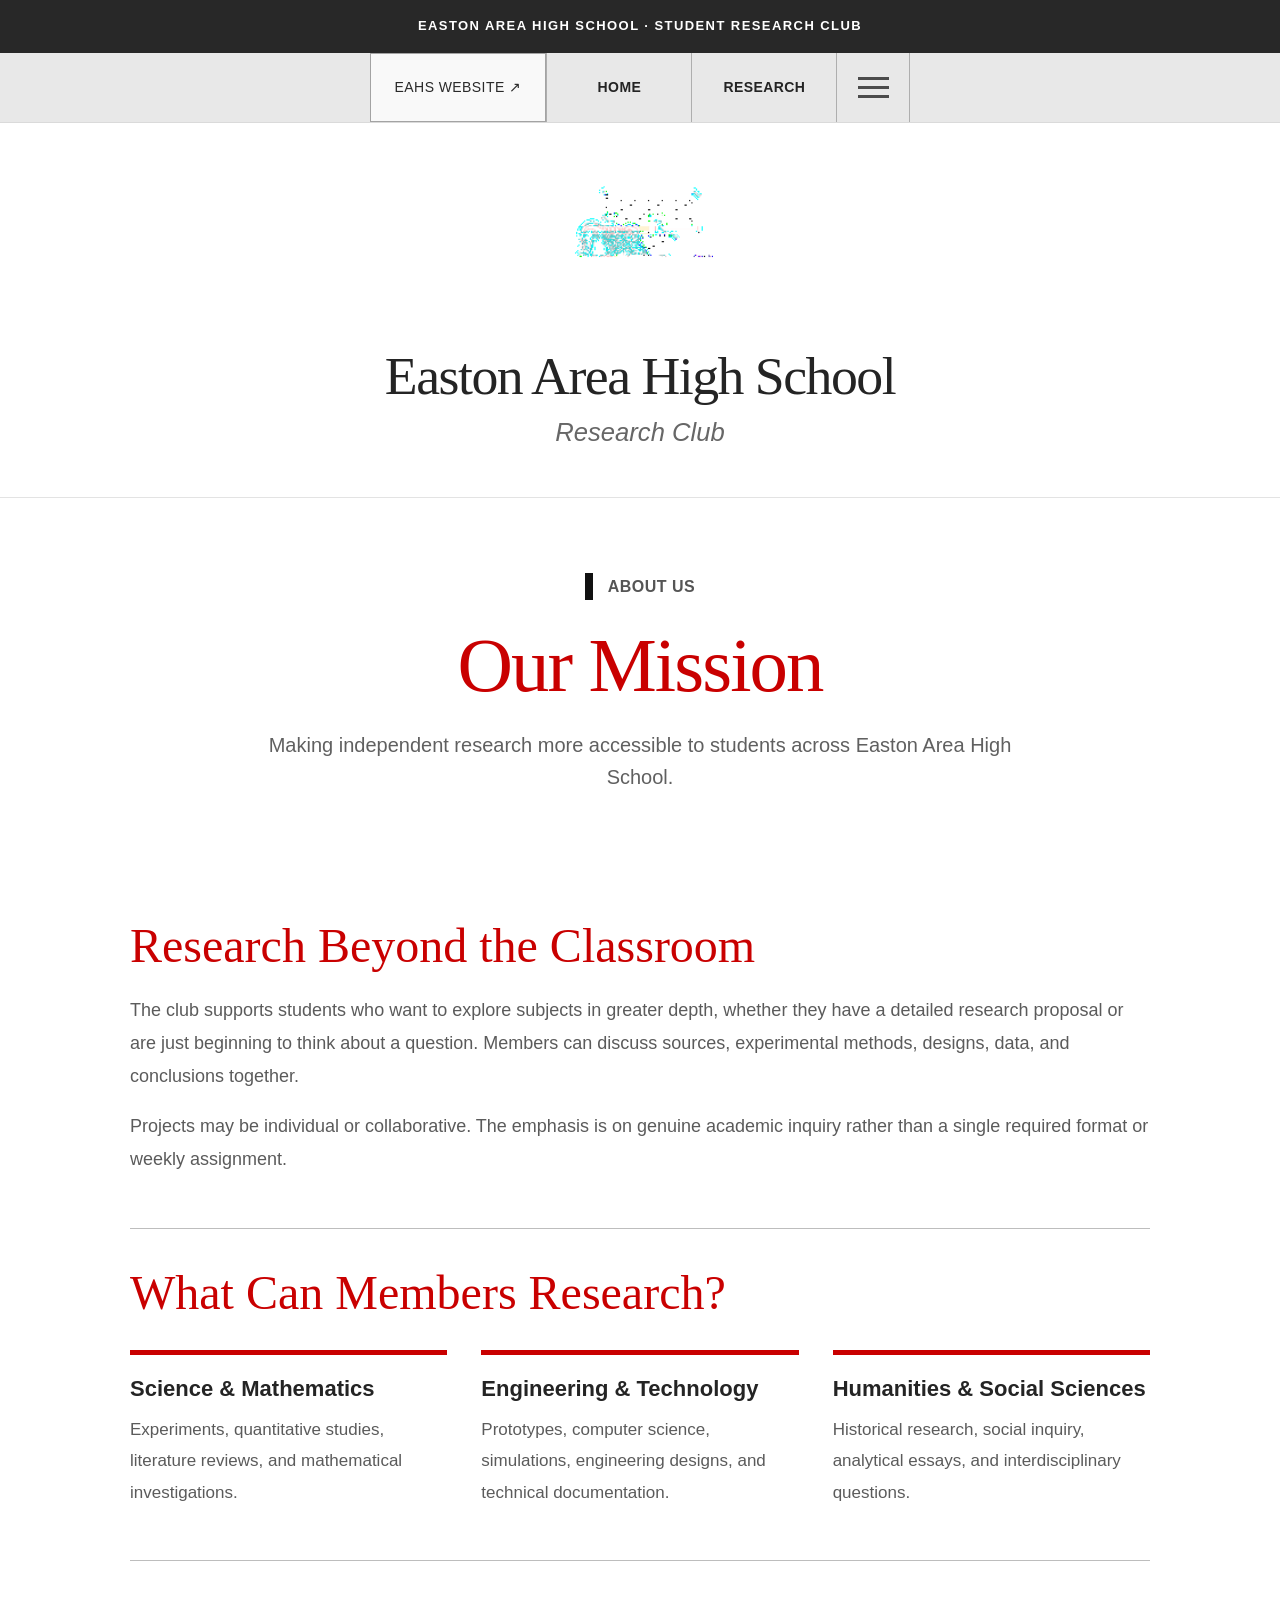
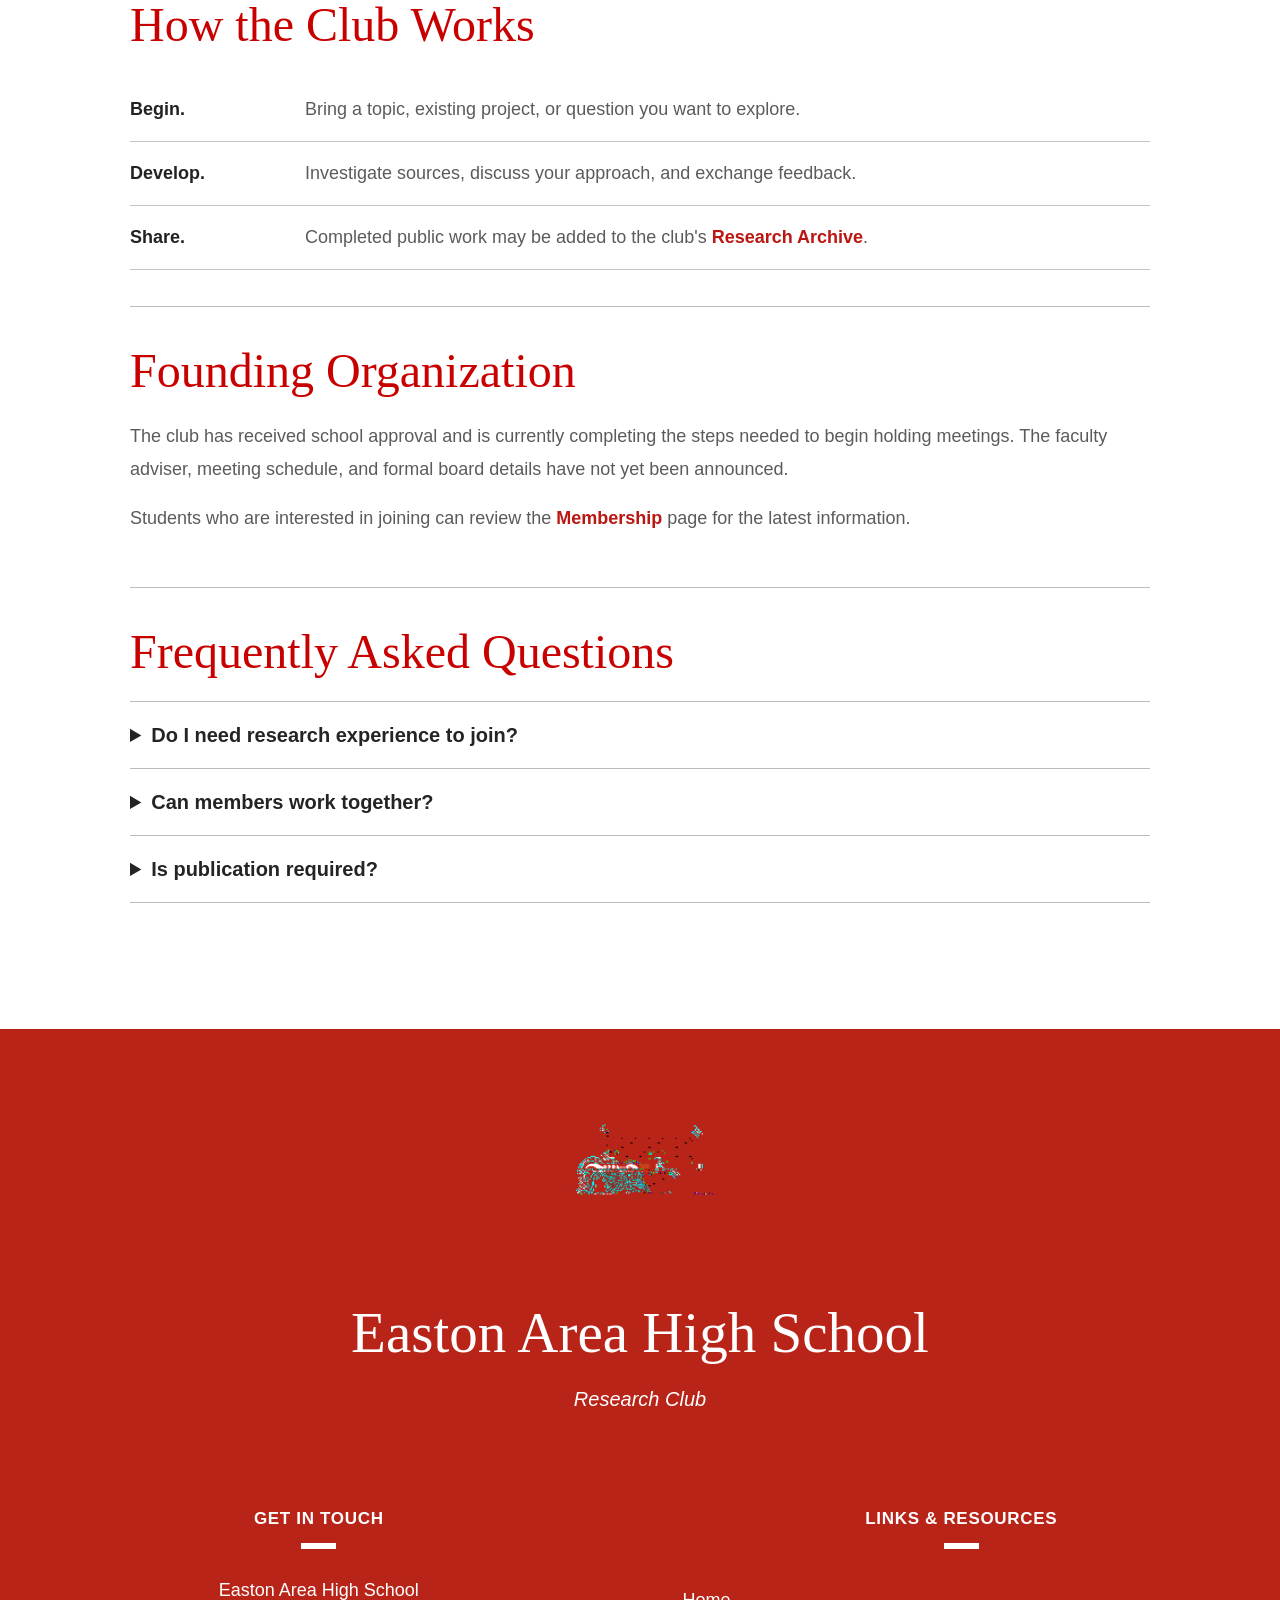
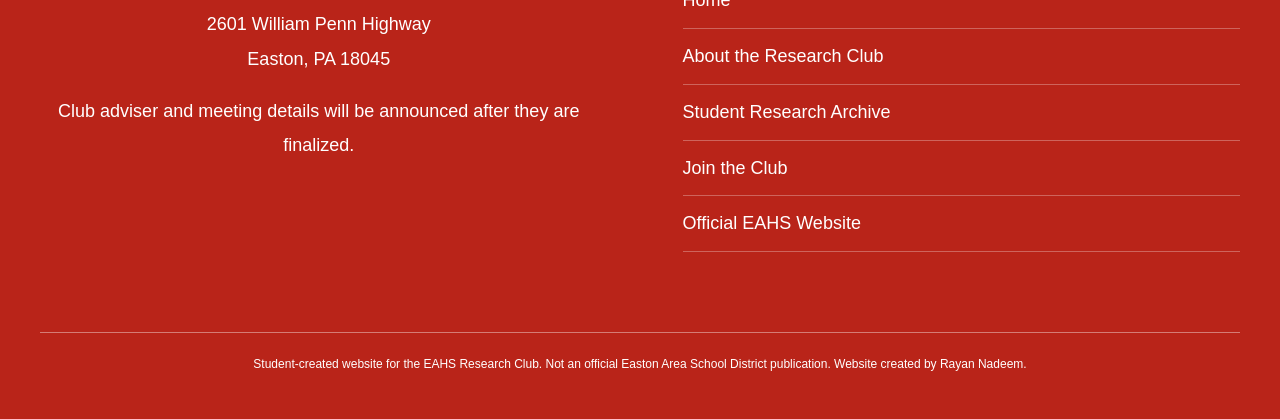
==== commit 8217de95: "Align about.html with actual EAHS screenshots and red-white school site structure" ====
--- a/about.html
+++ b/about.html
@@ -1,59 +1,86 @@
 <!doctype html>
 <html lang="en">
 <head>
-<meta charset="utf-8">
-<meta name="viewport" content="width=device-width,initial-scale=1">
-<meta name="theme-color" content="#b20e27">
-<meta name="description" content="Purpose, approach, and research opportunities at EAHS Research Club.">
-<title>About | EAHS Research Club</title>
-<link rel="icon" type="image/png" href="logo.png">
-<link rel="stylesheet" href="styles.css">
+  <meta charset="utf-8">
+  <meta name="viewport" content="width=device-width, initial-scale=1">
+  <meta name="theme-color" content="#c90000">
+  <meta name="description" content="Learn about the EAHS Research Club mission, research projects, and membership.">
+  <title>About | EAHS Research Club</title>
+  <link rel="icon" href="logo.png" type="image/png">
+  <link rel="stylesheet" href="styles.css">
 </head>
 <body>
-<a class="skip-link" href="#main">Skip to content</a>
-<div class="utility-bar"><div class="container utility-inner">
-  <span>Easton Area High School · Easton, PA</span>
-  <a class="utility-school" href="https://eahs.eastonsd.org/" target="_blank" rel="noopener noreferrer">EAHS official website ↗</a>
-</div></div>
-<header class="site-header"><div class="container masthead">
-  <a class="brand" href="index.html" aria-label="EAHS Research Club home">
-    <img class="brand-mark" src="logo.png" alt="Red Rover mascot">
-    <span class="brand-text"><span class="brand-kicker">Easton Area High School</span><span class="brand-name">Research Club</span><span class="brand-tagline">Explore. Investigate. Share.</span></span>
+<a class="skip-link" href="#main">Skip to main content</a>
+<div class="school-top"><span class="top-label">Easton Area High School · Student Research Club</span></div>
+<div class="school-utility">
+  <div class="container utility-content">
+    <a class="school-link" href="https://eahs.eastonsd.org/" target="_blank" rel="noopener noreferrer">EAHS WEBSITE ↗</a>
+    <a href="index.html">HOME</a>
+    <a href="research.html">RESEARCH</a>
+    <details class="menu-control">
+      <summary aria-label="Open club navigation menu"><span class="menu-lines" aria-hidden="true"></span></summary>
+      <nav class="menu-panel" aria-label="Club navigation">
+        <a href="index.html">Home</a>
+        <a href="about.html" aria-current="page">About the Club</a>
+        <a href="research.html">Research</a>
+        <a href="join.html">Membership</a>
+        <a href="https://eahs.eastonsd.org/" target="_blank" rel="noopener noreferrer" class="school-nav-out">Official EAHS Website ↗</a>
+      </nav>
+    </details>
+  </div>
+</div>
+<div class="identity">
+  <a href="index.html" aria-label="Research Club homepage">
+    <img src="logo.png" width="146" height="146" alt="Easton Red Rover mascot">
+    <span class="school-title">Easton Area High School</span>
+    <span class="school-subtitle">Research Club</span>
   </a>
-  <div class="masthead-right"><strong>Student-led research</strong><br>Easton, Pennsylvania<br>Home of the Red Rovers</div>
-</div></header>
-<nav class="primary-nav" aria-label="Main navigation"><div class="container nav-inner">
-  <a href="index.html">Home</a>
-  <a href="about.html" aria-current="page">About</a>
-  <a href="research.html">Research</a>
-  <a href="join.html">Join</a>
-</div></nav>
-<main id="main">
-<div class="breadcrumbs"><div class="container"><a href="index.html">Home</a><span aria-hidden="true">/</span>About</div></div>
-<section class="page-hero"><div class="container"><span class="eyebrow">EAHS Research Club / About</span><h1>A place for curiosity to become real work.</h1><p>The EAHS Research Club supports student-directed academic projects outside the boundaries of a typical class assignment.</p></div></section>
-<section class="section"><div class="container body-grid"><div class="side-label">Our purpose</div><div class="prose"><h2>Research begins with a question.</h2><p>Members can develop an original project, explore a field they want to understand, continue independent work, or collaborate with classmates. The goal is to make research more approachable and give students a community where their work can grow.</p><p>Projects can include literature reviews, experiments, engineering designs, data analysis, historical studies, computational work, and other meaningful investigations.</p></div></div></section>
-<section class="section section-soft section-lined"><div class="container"><div class="section-header"><div><span class="eyebrow">How the club works</span><h2>From first idea to final project.</h2></div></div>
-<div class="steps"><article class="step"><span class="step-num">STEP 01</span><h3>Start with an idea</h3><p>Bring a research question, an area of interest, a problem to solve, or an existing project.</p></article><article class="step"><span class="step-num">STEP 02</span><h3>Develop your work</h3><p>Discuss methods, evaluate sources, collaborate, share progress, and get feedback.</p></article><article class="step"><span class="step-num">STEP 03</span><h3>Share your findings</h3><p>Completed work may be featured in the club's public research archive when ready for release.</p></article></div>
+</div>
+<div class="site-divider"></div><main id="main">
+<section class="inside-intro"><div class="container"><div class="section-overline">About Us</div><h1 class="big-serif">Our Mission</h1><p>Making independent research more accessible to students across Easton Area High School.</p></div></section>
+<section class="page-columns"><div class="container inner">
+  <section class="text-section"><h2>Research Beyond the Classroom</h2><p>The club supports students who want to explore subjects in greater depth, whether they have a detailed research proposal or are just beginning to think about a question. Members can discuss sources, experimental methods, designs, data, and conclusions together.</p><p>Projects may be individual or collaborative. The emphasis is on genuine academic inquiry rather than a single required format or weekly assignment.</p></section>
+  <section class="text-section" id="projects"><h2>What Can Members Research?</h2><div class="topic-grid">
+    <div class="topic"><h3>Science &amp; Mathematics</h3><p>Experiments, quantitative studies, literature reviews, and mathematical investigations.</p></div>
+    <div class="topic"><h3>Engineering &amp; Technology</h3><p>Prototypes, computer science, simulations, engineering designs, and technical documentation.</p></div>
+    <div class="topic"><h3>Humanities &amp; Social Sciences</h3><p>Historical research, social inquiry, analytical essays, and interdisciplinary questions.</p></div>
+  </div></section>
+  <section class="text-section"><h2>How the Club Works</h2><ul class="details-list">
+    <li><strong>Begin.</strong> Bring a topic, existing project, or question you want to explore.</li>
+    <li><strong>Develop.</strong> Investigate sources, discuss your approach, and exchange feedback.</li>
+    <li><strong>Share.</strong> Completed public work may be added to the club's <a class="inline-link" href="research.html">Research Archive</a>.</li>
+  </ul></section>
+  <section class="text-section"><h2>Founding Organization</h2><p>The club has received school approval and is currently completing the steps needed to begin holding meetings. The faculty adviser, meeting schedule, and formal board details have not yet been announced.</p><p>Students who are interested in joining can review the <a class="inline-link" href="join.html">Membership</a> page for the latest information.</p></section>
+  <section class="text-section"><h2>Frequently Asked Questions</h2><div class="faq">
+    <details><summary>Do I need research experience to join?</summary><p>No. Students with any experience level are welcome, including students who want to learn how to begin a project.</p></details>
+    <details><summary>Can members work together?</summary><p>Yes. Students may choose independent or collaborative work.</p></details>
+    <details><summary>Is publication required?</summary><p>No. The archive is an option for completed public work, not a membership requirement.</p></details>
+  </div></section>
 </div></section>
-<section class="section"><div class="container body-grid"><div class="side-label">Organization</div><div><h2>Building our founding community.</h2><p style="color:var(--muted);margin:19px 0 0">The club has received school approval and is in its organizing stage. Leadership details, adviser information, and meeting arrangements will be updated as they are confirmed.</p>
-<div class="info-list">
-  <div class="info-row"><h3>Leadership</h3><p>Student-founded; formal board details to be announced.</p></div>
-  <div class="info-row"><h3>Faculty adviser</h3><p>Being finalized.</p></div>
-  <div class="info-row"><h3>Meetings</h3><p>Schedule and room to be announced.</p></div>
-  <div class="info-row"><h3>Who can participate?</h3><p>EAHS students interested in academic inquiry, with or without prior research experience.</p></div>
-</div></div></div></section>
-<section class="section section-soft section-lined"><div class="container body-grid"><div class="side-label">Questions</div><div><h2>Frequently asked questions.</h2><div class="faq">
-  <div class="faq-item"><h3>Do I need prior research experience?</h3><p>No. Students can learn research methods while developing their first project.</p></div>
-  <div class="faq-item"><h3>Can I work with classmates?</h3><p>Yes. The club supports individual and collaborative research.</p></div>
-  <div class="faq-item"><h3>Do I have to publish something?</h3><p>No. Publishing is an opportunity, not a requirement for membership.</p></div>
-</div></div></div></section>
-</main>
-<footer class="site-footer">
-<div class="container footer-grid">
-  <div><div class="footer-brand">EAHS Research Club</div><p>A student-led space to explore questions, develop independent research, and share completed work. Organized by students at Easton Area High School.</p></div>
-  <div><h3>Explore the club</h3><a href="index.html">Home</a><a href="about.html">About the club</a><a href="research.html">Research archive</a><a href="join.html">Membership</a></div>
-  <div><h3>School information</h3><p>Easton Area High School<br>2601 William Penn Highway<br>Easton, PA 18045</p><a href="https://eahs.eastonsd.org/" target="_blank" rel="noopener noreferrer">Official EAHS website ↗</a></div>
-</div>
-<div class="container footer-bottom"><span>Student-created Research Club website · Not an official district news or announcements page.</span><span>Website by Rayan Nadeem</span></div>
+</main><footer class="east-footer">
+  <div class="container">
+    <div class="footer-title-block">
+      <img src="logo.png" width="145" height="145" alt="Red Rover mascot">
+      <h2>Easton Area High School</h2>
+      <p>Research Club</p>
+    </div>
+    <div class="footer-columns">
+      <section aria-label="School and club information">
+        <h3>Get in Touch</h3>
+        <p>Easton Area High School<br>2601 William Penn Highway<br>Easton, PA 18045</p>
+        <p>Club adviser and meeting details will be announced after they are finalized.</p>
+      </section>
+      <nav aria-label="Footer links">
+        <h3>Links &amp; Resources</h3>
+        <a href="index.html">Home</a>
+        <a href="about.html">About the Research Club</a>
+        <a href="research.html">Student Research Archive</a>
+        <a href="join.html">Join the Club</a>
+        <a href="https://eahs.eastonsd.org/" target="_blank" rel="noopener noreferrer">Official EAHS Website</a>
+      </nav>
+    </div>
+    <div class="footer-note">Student-created website for the EAHS Research Club. Not an official Easton Area School District publication. Website created by Rayan Nadeem.</div>
+  </div>
 </footer>
-</body></html>+</body>
+</html>
--- a/styles.css
+++ b/styles.css
@@ -1,165 +1,201 @@
-/* EAHS Research Club • School-inspired redesign, October 2026 */
-:root{
-  --red:#b20e27;--red-deep:#84101c;--black:#171719;--charcoal:#29282a;
-  --ink:#252327;--muted:#625e62;--paper:#fff;--soft:#f5f4f2;--line:#dedcda;
-  --max:1190px;
+/* Easton Area High School inspired layout • EAHS Research Club */
+:root{--east-red:#c90000;--east-footer:#b92419;--ink:#242424;--gray:#777;--line:#b9b9b9;--light:#e9e9e9;--content:1200px}
+*,*::before,*::after{box-sizing:border-box}
+html{scroll-behavior:smooth}
+body{margin:0;color:var(--ink);font-family:Arial,Helvetica,sans-serif;font-size:16px;line-height:1.6;background:#fff}
+h1,h2,h3,h4,p{margin-top:0}
+a{color:inherit;text-decoration:none}
+button{font:inherit;cursor:pointer}
+img{max-width:100%;height:auto}
+a:focus-visible,button:focus-visible,summary:focus-visible{outline:3px solid #1e6ee3;outline-offset:3px}
+.container{max-width:var(--content);width:calc(100% - 70px);margin:0 auto}
+.sr-only{position:absolute;width:1px;height:1px;padding:0;margin:-1px;overflow:hidden;clip:rect(0,0,0,0);white-space:nowrap;border:0}
+.skip-link{position:absolute;left:16px;top:-90px;background:#fff;color:#111;padding:12px;z-index:20}
+.skip-link:focus{top:12px}
+/* School utility header — same visual hierarchy as EAHS */
+.school-top{height:53px;background:#282828;color:#fff;display:flex;justify-content:center;align-items:center;gap:26px}
+.school-top .top-label{font-size:13px;font-weight:700;letter-spacing:.11em;text-transform:uppercase}
+.school-top a{font-size:13px;border-bottom:1px solid transparent}
+.school-top a:hover{border-bottom-color:#fff}
+.school-utility{background:#e8e8e8;border-bottom:1px solid #dadada;min-height:69px}
+.utility-content{display:flex;align-items:stretch;justify-content:center;min-height:69px}
+.utility-content>a,.utility-content>.utility-word{display:flex;align-items:center;justify-content:center;min-width:145px;padding:12px 24px;border-left:1px solid #aeaeae;font-size:14px;font-weight:800;letter-spacing:.03em;text-align:center}
+.utility-content>a:hover,.utility-content>a[aria-current=page]{background:#dadada}
+.utility-content .school-link{font-weight:400;font-size:14px;background:#f9f9f9;border:1px solid #a3a3a3;color:#292929}
+.menu-control{position:relative;margin:0;border-right:1px solid #aeaeae;border-left:1px solid #aeaeae}
+.menu-control>summary{display:flex;align-items:center;justify-content:center;width:72px;height:69px;cursor:pointer;list-style:none}
+.menu-control>summary::-webkit-details-marker{display:none}
+.menu-lines,.menu-lines:before,.menu-lines:after{display:block;background:#4b4b4b;width:31px;height:3px;position:relative;content:"";transition:transform .2s}
+.menu-lines:before{position:absolute;top:-9px}
+.menu-lines:after{position:absolute;top:9px}
+.menu-control[open] .menu-lines{background:transparent}
+.menu-control[open] .menu-lines:before{transform:translateY(9px) rotate(45deg)}
+.menu-control[open] .menu-lines:after{transform:translateY(-9px) rotate(-45deg)}
+.menu-panel{background:#fff;border:1px solid #d6d6d6;box-shadow:0 16px 20px #0001;z-index:12;position:absolute;right:0;top:69px;width:min(480px,calc(100vw - 28px));padding:18px 26px 28px}
+.menu-panel a{display:flex;align-items:center;justify-content:space-between;padding:18px 0;border-bottom:1px solid #d4d4d4;font-size:20px;font-weight:800}
+.menu-panel a:after{content:"+";font-size:23px;font-weight:400;color:#777}
+.menu-panel a:hover{color:var(--east-red)}
+.menu-panel .school-nav-out{color:#ac271c;font-size:16px;border-bottom:0}
+/* White logo and school title, not a dark portfolio masthead */
+.identity{padding:53px 20px 48px;background:#fff;text-align:center}
+.identity a{display:inline-flex;align-items:center;flex-direction:column}
+.identity img{width:146px;height:146px;object-fit:contain}
+.identity h1,.identity .school-title{font-family:Georgia,'Times New Roman',serif;font-weight:400;font-size:clamp(31px,4.2vw,54px);line-height:1.15;margin:24px 0 0;letter-spacing:-.028em}
+.identity .school-subtitle{font-size:clamp(19px,2vw,26px);font-style:italic;color:#676767;line-height:1.3;margin:8px 0 0}
+.identity .school-subtitle strong{font-weight:400}
+.site-divider{height:1px;background:#e3e3e3}
+/* Main image-sized feature area: hard edges and image-like framing */
+.feature{background:#242424;padding:13px 0 0}
+.feature-inner{max-width:1380px;margin:0 auto;position:relative}
+.feature-art{min-height:440px;background:#161616;position:relative;display:flex;align-items:center;justify-content:center;text-align:center;overflow:hidden}
+.feature-art:before{content:"";position:absolute;inset:16px;border:1px solid #777;pointer-events:none}
+.feature-layout{display:flex;align-items:center;justify-content:center;gap:55px;padding:55px 75px;max-width:1000px;margin:0 auto;color:#fff}
+.feature-mark{width:min(25vw,215px);flex-shrink:0;filter:drop-shadow(0px 2px 0px #000)}
+.feature-copy{text-align:left}
+.feature-label{font-weight:800;font-size:clamp(15px,2vw,25px);letter-spacing:.09em;line-height:1.3;text-transform:uppercase}
+.feature-copy h2{font-family:Georgia,'Times New Roman',serif;font-size:clamp(32px,4.7vw,58px);line-height:1.12;font-weight:400;letter-spacing:-.025em;margin:12px 0 14px}
+.feature-copy p{font-size:17px;line-height:1.7;max-width:510px;margin:0;color:#eee}
+.feature-redline{height:13px;background:var(--east-red)}
+/* Quick links, outline icons, dividers, no floating cards */
+.quick-links{padding:66px 0 70px;background:#fff}
+.quick-grid{display:grid;grid-template-columns:repeat(3,1fr)}
+.quick-link{min-height:212px;display:flex;flex-direction:column;align-items:center;justify-content:center;gap:21px;text-align:center;padding:28px 18px;border-right:1px solid #b4b4b4;border-bottom:1px solid #b4b4b4}
+.quick-link:nth-child(3n){border-right:0}
+.quick-link:nth-child(n+4){border-bottom:0}
+.quick-link svg{width:68px;height:68px;fill:none;stroke:#818181;stroke-width:2;stroke-linecap:round;stroke-linejoin:round}
+.quick-link span{font-weight:800;font-size:19px;line-height:1.25;color:var(--east-red);text-transform:uppercase}
+.quick-link:hover span{text-decoration:underline;text-underline-offset:5px}
+.quick-link:hover svg{stroke:#555}
+/* EAHS-like red news area */
+.news-section{background:var(--east-red);color:#fff;padding:82px 0 95px}
+.news-section>.container>h2,.red-section-title{font:400 clamp(41px,5.5vw,65px)/1.15 Georgia,'Times New Roman',serif;text-align:center;margin:0 0 48px}
+.news-grid{display:grid;grid-template-columns:repeat(2,minmax(0,1fr));gap:26px}
+.news-item{background:#fff;color:var(--ink);display:flex;flex-direction:column}
+.news-media{background:#ececec;height:250px;display:flex;align-items:center;justify-content:center;border:13px solid #e4e4e4}
+.news-media.red{background:#9b0013;border-color:#9b0013}
+.news-media img{display:block;width:180px;height:180px;object-fit:contain}
+.news-media .media-heading{font-family:Georgia,'Times New Roman',serif;font-size:clamp(32px,3.5vw,47px);line-height:1.07;color:#fff;text-align:center;padding:0 20px}
+.news-text{padding:32px 34px 36px;flex:1}
+.news-text h3{font-size:clamp(21px,2.3vw,28px);line-height:1.2;font-weight:800;margin:0 0 17px}
+.news-text p{font-size:17px;color:#555;margin:0 0 18px}
+.news-text a{color:#bd180c;font-weight:800;font-size:18px}
+.news-text a:hover{text-decoration:underline}
+.news-actions{display:grid;grid-template-columns:repeat(2,1fr);gap:22px;margin-top:38px}
+.news-actions a{border:2px solid #fff;color:#fff;text-align:center;padding:17px 20px;text-transform:uppercase;font-weight:800;font-size:16px}
+.news-actions a:hover{background:#fff;color:var(--east-red)}
+/* Lower informational areas */
+.about-block{padding:100px 0 115px;background:#fff}
+.about-inner{display:grid;grid-template-columns:1fr 1fr;gap:70px;align-items:center}
+.about-art{min-height:355px;background:#292929;display:flex;align-items:center;justify-content:center}
+.about-art img{max-width:250px;width:60%;height:auto}
+.section-overline{color:#555;font-size:16px;font-weight:800;text-transform:uppercase;letter-spacing:.03em;margin:0 0 24px;display:flex;gap:15px;align-items:center}
+.section-overline:before{content:"";width:8px;height:27px;background:#111;display:inline-block;flex:0 0 8px}
+.big-serif{color:var(--east-red);font:400 clamp(43px,6vw,77px)/1.1 Georgia,'Times New Roman',serif;letter-spacing:-.025em;margin:0 0 30px}
+.about-inner p:not(.section-overline){color:#636363;font-size:19px;line-height:1.78}
+.east-button{display:block;text-align:center;width:100%;border:2px solid var(--east-red);background:var(--east-red);color:#fff;font-weight:800;text-transform:uppercase;font-size:16px;padding:17px 22px;margin-top:27px}
+.east-button:hover{color:var(--east-red);background:#fff}
+/* Interior pages mirror the school site's large mission section */
+.inside-intro{padding:75px 0 65px;text-align:center;background:#fff}
+.inside-intro .section-overline{justify-content:center}
+.inside-intro .big-serif{margin-bottom:20px}
+.inside-intro p{font-size:20px;color:#606060;max-width:800px;margin:0 auto}
+.page-columns{padding:60px 0 90px;background:#fff}
+.page-columns.gray{background:#f6f6f6}
+.page-columns .inner{max-width:1020px;margin:0 auto}
+.text-section{padding:36px 0;border-bottom:1px solid #bdbdbd}
+.text-section:first-child{padding-top:0}
+.text-section:last-child{border-bottom:0}
+.text-section h2{font-family:Georgia,'Times New Roman',serif;font-weight:400;color:var(--east-red);font-size:clamp(33px,4vw,48px);line-height:1.15;margin-bottom:21px}
+.text-section h3{font-weight:800;font-size:22px;line-height:1.3;margin:0 0 10px}
+.text-section p,.text-section li{font-size:18px;color:#5b5b5b;line-height:1.85}
+.text-section p{margin:0 0 16px}
+.details-list{list-style:none;padding:0;margin:25px 0 0}
+.details-list li{padding:15px 0;border-bottom:1px solid #c4c4c4}
+.details-list strong{color:#222;display:inline-block;min-width:170px}
+.notice{padding:28px;border-left:7px solid var(--east-red);background:#f4f4f4;margin-top:25px}
+.notice h3{margin:0 0 8px}
+.notice p:last-child{margin-bottom:0}
+.topic-grid{display:grid;grid-template-columns:repeat(3,1fr);gap:34px;margin-top:30px}
+.topic{border-top:5px solid var(--east-red);padding-top:20px}
+.topic h3{font-size:22px;font-weight:800}
+.topic p{font-size:17px}
+.faq{margin-top:20px}
+.faq details{border-top:1px solid #bbb;padding:17px 0}
+.faq details:last-child{border-bottom:1px solid #bbb}
+.faq summary{font-size:20px;font-weight:800;cursor:pointer}
+.faq details p{margin:13px 0 3px}
+.inline-link{color:#bb1611;font-weight:800}
+.inline-link:hover{text-decoration:underline}
+/* Footer: rich solid red, central crest and serif title */
+.east-footer{background:var(--east-footer);color:#fff;padding:85px 0 45px}
+.footer-title-block{text-align:center}
+.footer-title-block img{width:145px;height:145px;object-fit:contain}
+.footer-title-block h2{font:400 clamp(32px,5vw,57px)/1.12 Georgia,'Times New Roman',serif;margin:35px 0 18px}
+.footer-title-block p{font-size:20px;font-style:italic;margin:0}
+.footer-columns{display:grid;grid-template-columns:1fr 1fr;gap:85px;margin-top:90px}
+.footer-columns h3{text-align:center;font-size:17px;font-weight:800;letter-spacing:.04em;text-transform:uppercase;margin-bottom:24px}
+.footer-columns h3:after{content:"";width:35px;height:6px;background:#fff;display:block;margin:11px auto 0}
+.footer-columns p{text-align:center;font-size:18px;line-height:1.9}
+.footer-columns a{display:block;border-bottom:1px solid #ffffff4a;padding:13px 0;font-size:18px}
+.footer-columns a:hover{text-decoration:underline}
+.footer-note{font-size:12px;text-align:center;margin-top:80px;border-top:1px solid #ffffff66;padding-top:22px;color:#fff}
+@media(max-width:760px){
+ .container{width:calc(100% - 36px)}
+ .school-top{height:48px}
+ .school-top .top-label{font-size:11px}
+ .utility-content{justify-content:space-between;min-height:64px}
+ .utility-content>a{min-width:0;flex:1;padding:10px;font-size:12px}
+ .utility-content .school-link{flex:1.1;font-size:12px}
+ .menu-control>summary{height:64px;width:68px}
+ .menu-panel{top:64px}
+ .identity{padding:50px 12px 45px}
+ .identity img{width:131px;height:131px}
+ .identity .school-title{font-size:clamp(30px,6vw,45px)}
+ .identity .school-subtitle{font-size:22px}
+ .feature{padding:10px 0 0}
+ .feature-art{min-height:370px}
+ .feature-layout{padding:40px 24px;display:block;text-align:center}
+ .feature-mark{width:130px;margin:0 auto 18px}
+ .feature-copy{text-align:center}
+ .feature-copy h2{font-size:37px}
+ .feature-copy p{font-size:15px}
+ .quick-links{padding:53px 0 65px}
+ .quick-grid{grid-template-columns:repeat(2,1fr)}
+ .quick-link{min-height:181px;gap:16px}
+ .quick-link:nth-child(3n){border-right:1px solid #b4b4b4}
+ .quick-link:nth-child(2n){border-right:0}
+ .quick-link:nth-child(n+4){border-bottom:1px solid #b4b4b4}
+ .quick-link:nth-child(n+5){border-bottom:0}
+ .quick-link svg{width:62px;height:62px}
+ .quick-link span{font-size:16px}
+ .news-section{padding:62px 0 75px}
+ .news-section>.container>h2{font-size:47px;margin-bottom:35px}
+ .news-grid{grid-template-columns:1fr;gap:28px}
+ .news-media{height:235px}
+ .news-media img{width:155px;height:155px}
+ .news-text{padding:29px 28px}
+ .news-text h3{font-size:25px}
+ .news-text p{font-size:17px}
+ .news-actions{grid-template-columns:1fr;margin-top:30px;gap:16px}
+ .about-block{padding:70px 0 85px}
+ .about-inner{grid-template-columns:1fr;gap:48px}
+ .about-art{min-height:290px}
+ .inside-intro{padding:63px 0 49px}
+ .page-columns{padding:43px 0 64px}
+ .topic-grid{grid-template-columns:1fr;gap:21px}
+ .details-list strong{display:block}
+ .east-footer{padding:67px 0 30px}
+ .footer-columns{grid-template-columns:1fr;margin-top:65px;gap:52px}
+ .footer-title-block h2{font-size:clamp(36px,7vw,51px)}
+ .footer-note{margin-top:60px}
 }
-*{box-sizing:border-box}
-html{scroll-behavior:smooth}
-body{margin:0;background:var(--paper);color:var(--ink);font:16px/1.65 Arial,Helvetica,sans-serif;-webkit-font-smoothing:antialiased}
-a{color:inherit;text-decoration:none}
-a:focus-visible,button:focus-visible{outline:3px solid #f3ac38;outline-offset:3px}
-img{max-width:100%;height:auto}
-.container{width:min(var(--max),calc(100% - 48px));margin:0 auto}
-.skip-link{position:absolute;top:-100px;left:15px;background:#fff;color:#111;padding:12px 18px;z-index:100}
-.skip-link:focus{top:12px}
-.utility-bar{background:#1d1d20;color:#e6e4e4;font-size:11px;text-transform:uppercase;letter-spacing:.1em}
-.utility-inner{min-height:38px;display:flex;align-items:center;justify-content:space-between;gap:20px}
-.utility-bar a{color:#fff;font-weight:700}
-.utility-bar a:hover{text-decoration:underline}
-.site-header{background:#fff;border-bottom:1px solid #e5e4e2}
-.masthead{min-height:123px;display:flex;justify-content:space-between;align-items:center;gap:24px;padding:17px 0}
-.brand{display:flex;align-items:center;gap:20px;min-width:0}
-.brand-mark{width:90px;height:90px;object-fit:contain;flex:0 0 auto}
-.brand-text{display:flex;flex-direction:column;line-height:1.1}
-.brand-kicker{font-size:12px;letter-spacing:.145em;text-transform:uppercase;font-weight:800;color:var(--red-deep);margin-bottom:7px}
-.brand-name{font-family:Arial,Helvetica,sans-serif;font-size:clamp(28px,3.3vw,44px);font-weight:900;letter-spacing:-.045em;color:#18171a}
-.brand-tagline{color:#6f6a6b;letter-spacing:.02em;font-size:13px;margin-top:8px}
-.masthead-right{border-left:1px solid var(--line);padding-left:26px;color:#797275;font-size:13px;line-height:1.6;text-align:right}
-.masthead-right strong{color:var(--red-deep);font-size:13px;text-transform:uppercase;letter-spacing:.09em}
-.primary-nav{background:var(--red);border-bottom:5px solid #171719}
-.nav-inner{display:flex;align-items:center;overflow-x:auto}
-.nav-inner a{padding:17px 25px;color:#fff;font-weight:800;font-size:13px;text-transform:uppercase;letter-spacing:.055em;white-space:nowrap;border-right:1px solid #ffffff25;transition:background .2s ease}
-.nav-inner a:first-child{border-left:1px solid #ffffff25}
-.nav-inner a:hover,.nav-inner a[aria-current="page"]{background:#790e1c}
-.nav-inner a[aria-current="page"]{box-shadow:inset 0 -4px 0 #fff}
-.hero{overflow:hidden;background:linear-gradient(115deg,#222024 0%,#18181a 53%,#3c1520 100%);color:#fff;position:relative}
-.hero:after{content:"";position:absolute;width:490px;height:490px;border:95px solid #ffffff08;transform:rotate(35deg);right:-200px;top:-190px;pointer-events:none}
-.hero-grid{min-height:495px;display:grid;grid-template-columns:1.22fr .78fr;align-items:center;gap:56px;padding:58px 0 64px;position:relative;z-index:1}
-.hero-copy{padding:15px 0}
-.eyebrow{display:inline-block;font-weight:800;text-transform:uppercase;letter-spacing:.15em;font-size:12px;color:var(--red);margin-bottom:18px}
-.hero .eyebrow{color:#ffb8c3}
-.hero h1{font-size:clamp(48px,6.6vw,86px);line-height:.99;letter-spacing:-.06em;max-width:730px;margin:0;font-weight:900}
-.hero-copy p{font-size:18px;line-height:1.7;color:#e1dcde;max-width:610px;margin:24px 0 0}
-.hero-actions{display:flex;align-items:center;flex-wrap:wrap;gap:12px;margin-top:31px}
-.button{display:inline-flex;align-items:center;justify-content:center;gap:10px;background:var(--red);color:#fff;border:2px solid var(--red);font-size:12px;font-weight:800;letter-spacing:.07em;text-transform:uppercase;padding:13px 19px;min-height:48px;transition:background .2s,border-color .2s}
-.button:hover{background:var(--red-deep);border-color:var(--red-deep)}
-.button-outline{background:transparent;border-color:#ffffff80;color:#fff}
-.button-outline:hover{background:#ffffff1b;border-color:#fff}
-.button-light{background:#fff;border-color:#fff;color:var(--red-deep)}
-.button-light:hover{background:#eee;border-color:#eee}
-.hero-feature{background:#f8f6f4;color:#201f21;padding:30px;min-height:358px;display:flex;flex-direction:column;align-items:flex-start;justify-content:space-between;border-top:8px solid var(--red)}
-.hero-feature img{width:140px;max-height:140px;object-fit:contain}
-.hero-feature .feature-kicker{font-weight:800;color:var(--red-deep);font-size:12px;text-transform:uppercase;letter-spacing:.12em}
-.hero-feature strong{display:block;font-weight:900;font-size:30px;line-height:1.15;letter-spacing:-.04em;margin:9px 0}
-.hero-feature p{margin:0;color:#555052;font-size:14px;line-height:1.65}
-.breadcrumbs{background:#f4f2f0;border-bottom:1px solid var(--line);font-size:12px;font-weight:700;color:#696164}
-.breadcrumbs .container{padding:12px 0}
-.breadcrumbs a{text-decoration:underline;text-underline-offset:3px}
-.breadcrumbs span{margin:0 9px;color:#b1a8a8}
-.page-hero{background:linear-gradient(115deg,#262428 0%,#262428 70%,#571a27 100%);padding:70px 0 75px;color:#fff;border-bottom:8px solid var(--red)}
-.page-hero h1{font-size:clamp(43px,5.2vw,66px);letter-spacing:-.05em;line-height:1.08;margin:0;font-weight:900;max-width:900px}
-.page-hero p{font-size:18px;color:#e3dde0;max-width:790px;line-height:1.75;margin:22px 0 0}
-.page-hero .eyebrow{color:#ffb0bf}
-.section{padding:74px 0}
-.section-soft{background:var(--soft)}
-.section-lined{border-top:1px solid var(--line)}
-.section-header{display:flex;justify-content:space-between;align-items:end;gap:25px;border-bottom:2px solid #dcd9d7;padding-bottom:24px;margin-bottom:31px}
-.section-header .eyebrow{margin-bottom:8px}
-.section-header h2,.section h2{font-size:clamp(29px,3.3vw,45px);font-weight:900;line-height:1.15;letter-spacing:-.042em;margin:0}
-.section-header p{max-width:570px;color:var(--muted);margin:10px 0 0}
-.text-link{font-size:13px;white-space:nowrap;font-weight:800;text-transform:uppercase;letter-spacing:.06em;color:var(--red-deep);text-decoration:underline;text-underline-offset:5px}
-.text-link:hover{color:var(--red)}
-.cards{display:grid;grid-template-columns:repeat(3,minmax(0,1fr));gap:22px}
-.card{border:1px solid var(--line);background:#fff;box-shadow:0 4px 14px #1c1c1c06;min-width:0;padding:30px;border-top:5px solid var(--red)}
-.card small{display:block;color:var(--red-deep);font-size:11px;letter-spacing:.11em;text-transform:uppercase;font-weight:800}
-.card h3{font-weight:900;font-size:23px;line-height:1.2;letter-spacing:-.025em;margin:12px 0 10px}
-.card p{font-size:15px;color:var(--muted);margin:0;line-height:1.7}
-.card .text-link{display:inline-block;margin-top:22px}
-.news-grid{display:grid;grid-template-columns:1.35fr .85fr;gap:24px}
-.news-card{background:#fff;border:1px solid var(--line);padding:29px 30px;position:relative}
-.news-card:before{content:"";position:absolute;left:0;top:0;bottom:0;width:5px;background:var(--red)}
-.news-card small{display:block;text-transform:uppercase;letter-spacing:.12em;color:var(--red-deep);font-size:11px;font-weight:800;margin-bottom:12px}
-.news-card h3{font-size:25px;line-height:1.24;letter-spacing:-.025em;margin:0 0 10px;font-weight:900}
-.news-card p{color:var(--muted);margin:0 0 17px}
-.feature-band{background:var(--red-deep);color:#fff;padding:44px 0}
-.feature-band-inner{display:flex;align-items:center;justify-content:space-between;gap:30px}
-.feature-band h2{font-size:clamp(25px,3vw,36px);line-height:1.2;font-weight:900;letter-spacing:-.035em;margin:0}
-.feature-band p{color:#f4dadd;margin:8px 0 0}
-.body-grid{display:grid;grid-template-columns:220px minmax(0,1fr);gap:65px}
-.side-label{font-size:12px;letter-spacing:.14em;text-transform:uppercase;font-weight:800;color:var(--red-deep);padding-top:7px}
-.prose{max-width:790px}
-.prose p{color:var(--muted);margin:18px 0 0;line-height:1.85}
-.info-list{border-top:1px solid var(--line);margin-top:30px}
-.info-row{display:grid;grid-template-columns:200px 1fr;gap:26px;padding:22px 0;border-bottom:1px solid var(--line)}
-.info-row h3{margin:0;font-size:18px;letter-spacing:-.018em;line-height:1.35}
-.info-row p{margin:0;color:var(--muted)}
-.steps{display:grid;grid-template-columns:repeat(3,1fr);gap:22px;margin-top:34px}
-.step{background:#fff;border:1px solid var(--line);padding:26px}
-.step-num{font-size:12px;font-weight:900;color:var(--red-deep);letter-spacing:.12em}
-.step h3{font-size:22px;letter-spacing:-.025em;line-height:1.25;margin:10px 0}
-.step p{color:var(--muted);font-size:15px;margin:0}
-.archive-empty{margin-top:26px;padding:35px;background:#fff;border:1px solid var(--line);border-left:6px solid var(--red)}
-.archive-empty h3{font-weight:900;font-size:25px;margin:0 0 10px}
-.archive-empty p{color:var(--muted);margin:0}
-.research-list{margin-top:23px}
-.research-item{display:grid;grid-template-columns:150px 1fr auto;gap:25px;border-top:1px solid var(--line);padding:23px 0}
-.research-meta{font-size:12px;text-transform:uppercase;color:var(--muted)}
-.research-item h3{font-size:21px;margin:0}
-.research-item p{color:var(--muted);margin:7px 0}
-.research-item a{color:var(--red-deep);font-weight:800}
-.faq{margin-top:27px;border-top:1px solid var(--line)}
-.faq-item{padding:22px 0;border-bottom:1px solid var(--line)}
-.faq-item h3{margin:0;font-size:19px;font-weight:800}
-.faq-item p{color:var(--muted);margin:6px 0 0}
-.status-panel{padding:24px 27px;background:#fff;border:1px solid var(--line);border-left:5px solid var(--red)}
-.status-panel strong{display:block;font-size:19px}
-.status-panel p{color:var(--muted);margin:7px 0 0}
-.site-footer{background:#1d1c1f;color:#d5d1d3;border-top:7px solid var(--red)}
-.footer-grid{display:grid;grid-template-columns:1.25fr .9fr .85fr;gap:55px;padding:53px 0 38px}
-.footer-brand{font-size:23px;font-weight:900;letter-spacing:-.04em;color:#fff;margin-bottom:10px}
-.footer-grid h3{font-size:12px;letter-spacing:.12em;font-weight:800;text-transform:uppercase;color:#fff;margin:0 0 16px}
-.footer-grid p{font-size:14px;color:#bcb7b9;max-width:370px;margin:0}
-.footer-grid a{display:block;color:#e1dcde;font-size:14px;margin:7px 0}
-.footer-grid a:hover{text-decoration:underline}
-.footer-bottom{border-top:1px solid #414043;color:#aaa4a7;padding:18px 0 25px;display:flex;justify-content:space-between;gap:20px;font-size:12px}
-@media(max-width:900px){
- .masthead-right{display:none}
- .hero-grid{grid-template-columns:1fr;gap:20px;padding:60px 0}
- .hero-feature{min-height:220px;display:grid;grid-template-columns:110px 1fr;gap:10px 28px;align-items:center}
- .hero-feature img{grid-row:1 / span 3;width:106px}
- .news-grid{grid-template-columns:1fr}
- .body-grid{grid-template-columns:1fr;gap:18px}
- .cards,.steps{grid-template-columns:repeat(2,minmax(0,1fr))}
- .footer-grid{grid-template-columns:1fr 1fr;gap:35px}
+@media(max-width:430px){
+ .school-top .top-label{font-size:10px}
+ .utility-content>a{font-size:11px;padding:8px 5px}
+ .menu-control>summary{width:58px}
+ .identity .school-title{font-size:34px}
+ .quick-link span{font-size:15px}
+ .feature-copy h2{font-size:33px}
+ .news-media{height:205px}
 }
-@media(max-width:620px){
- .container{width:calc(100% - 32px)}
- .utility-inner{min-height:35px;font-size:10px}
- .utility-bar .utility-school{display:none}
- .masthead{min-height:90px;padding:13px 0}
- .brand{gap:11px}
- .brand-mark{width:60px;height:60px}
- .brand-kicker{font-size:9px;letter-spacing:.08em;margin-bottom:5px}
- .brand-name{font-size:28px}
- .brand-tagline{font-size:11px;margin-top:5px}
- .nav-inner a{padding:13px 17px;font-size:12px}
- .hero-grid{padding:47px 0 52px}
- .hero h1{font-size:48px}
- .hero-copy p,.page-hero p{font-size:16px}
- .hero-feature{display:block;padding:22px;min-height:auto}
- .hero-feature img{width:88px;display:block;margin-bottom:15px}
- .hero-feature strong{font-size:24px}
- .page-hero{padding:45px 0 52px}
- .section{padding:53px 0}
- .section-header{display:block}
- .section-header .text-link{display:inline-block;margin-top:17px}
- .cards,.steps{grid-template-columns:1fr}
- .info-row{grid-template-columns:1fr;gap:7px}
- .feature-band-inner{display:block}
- .feature-band .button{margin-top:23px}
- .footer-grid{grid-template-columns:1fr;padding:40px 0 26px;gap:30px}
- .footer-bottom{display:block}
- .footer-bottom span{display:block;margin-bottom:6px}
-}
-@media(prefers-reduced-motion:reduce){html{scroll-behavior:auto}*,*:before,*:after{transition-duration:.01ms!important}}
+@media(prefers-reduced-motion:reduce){html{scroll-behavior:auto}*,*:before,*:after{transition:none!important}}
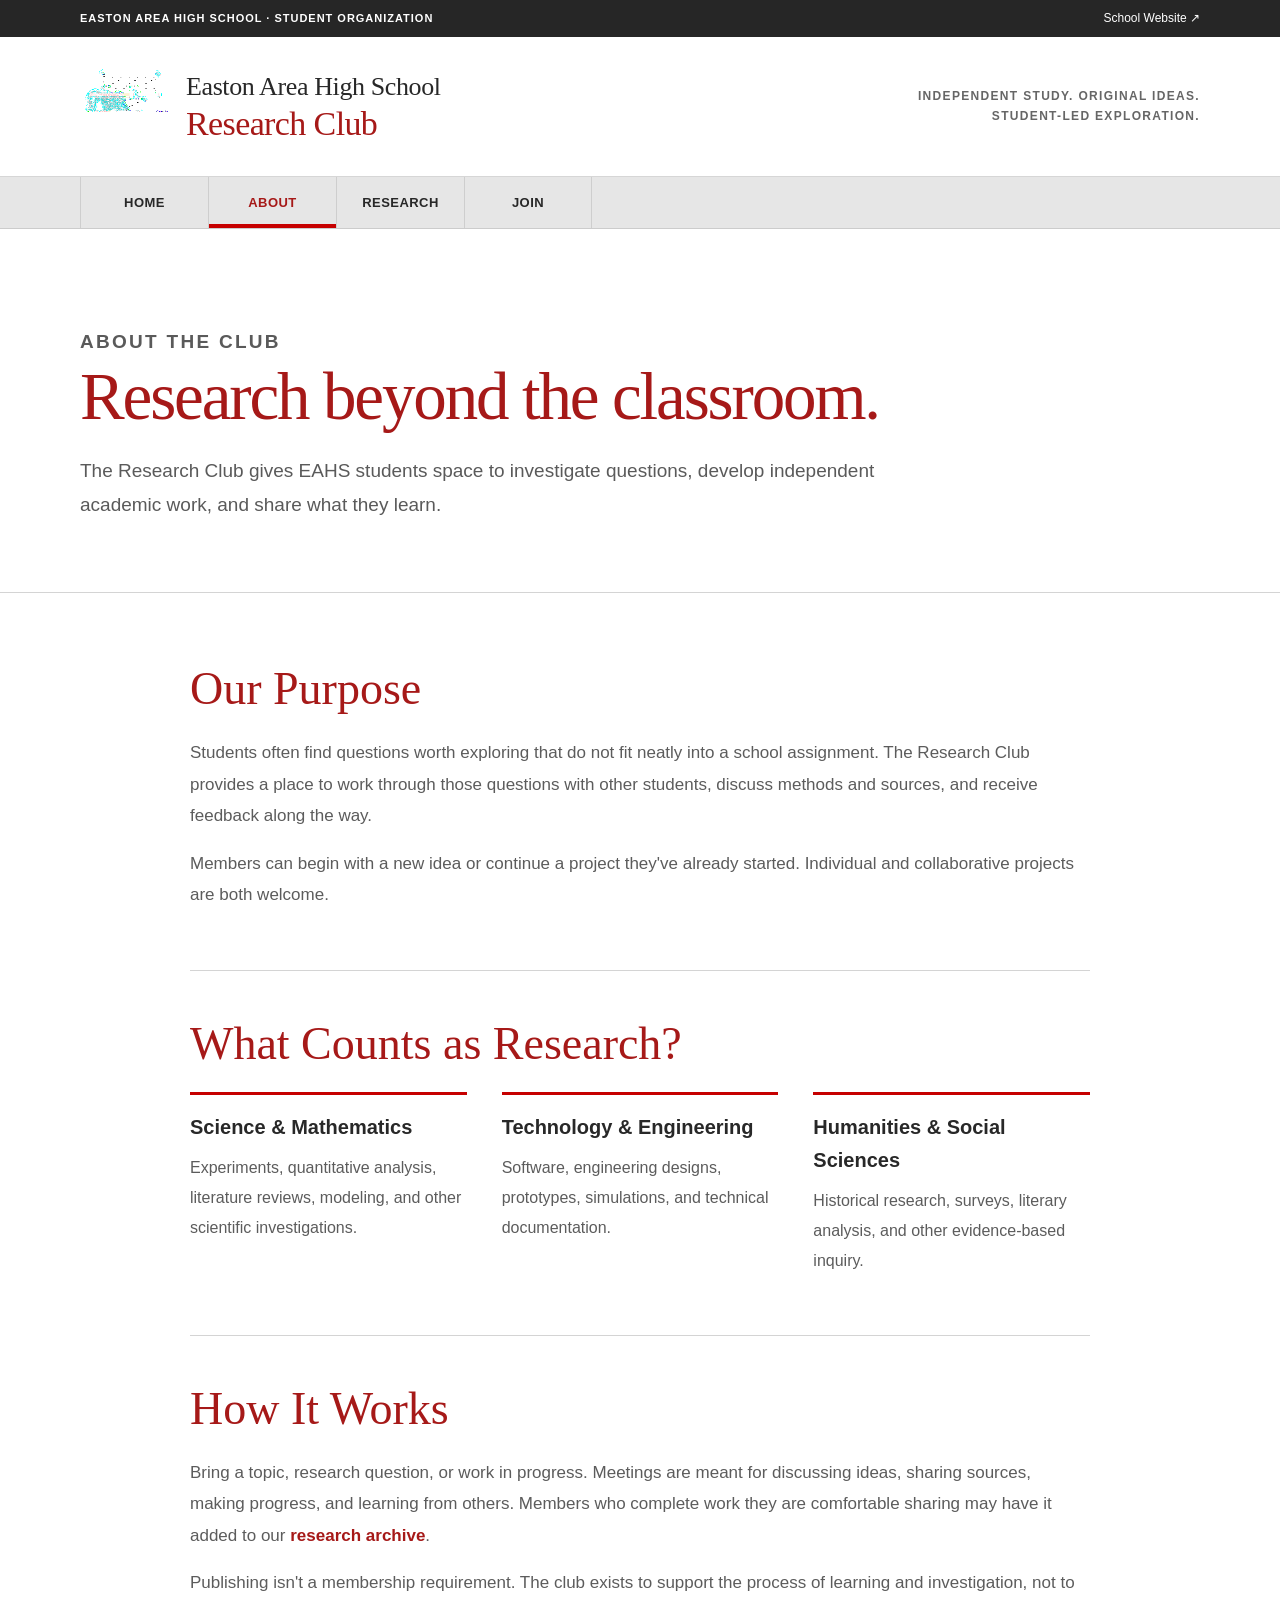
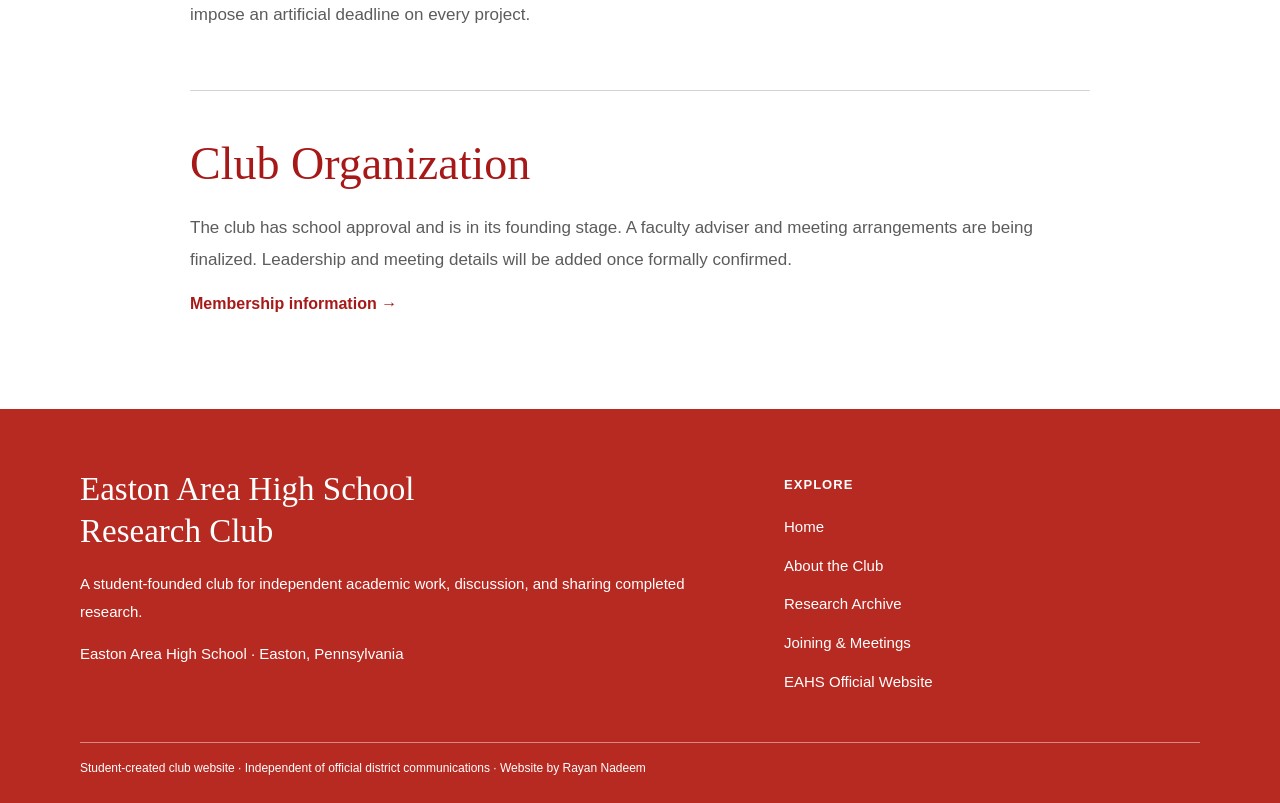
==== commit 41358b9a: "Simplify about.html into working EAHS-inspired club content" ====
--- a/about.html
+++ b/about.html
@@ -1,86 +1,59 @@
 <!doctype html>
 <html lang="en">
 <head>
-  <meta charset="utf-8">
-  <meta name="viewport" content="width=device-width, initial-scale=1">
-  <meta name="theme-color" content="#c90000">
-  <meta name="description" content="Learn about the EAHS Research Club mission, research projects, and membership.">
-  <title>About | EAHS Research Club</title>
-  <link rel="icon" href="logo.png" type="image/png">
-  <link rel="stylesheet" href="styles.css">
+<meta charset="utf-8">
+<meta name="viewport" content="width=device-width,initial-scale=1">
+<meta name="description" content="Learn about the mission, approach, and opportunities of the EAHS Research Club.">
+<meta name="theme-color" content="#c60000">
+<title>About | EAHS Research Club</title>
+<link rel="icon" type="image/png" href="logo.png">
+<link rel="stylesheet" href="styles.css">
 </head>
 <body>
-<a class="skip-link" href="#main">Skip to main content</a>
-<div class="school-top"><span class="top-label">Easton Area High School · Student Research Club</span></div>
-<div class="school-utility">
-  <div class="container utility-content">
-    <a class="school-link" href="https://eahs.eastonsd.org/" target="_blank" rel="noopener noreferrer">EAHS WEBSITE ↗</a>
-    <a href="index.html">HOME</a>
-    <a href="research.html">RESEARCH</a>
-    <details class="menu-control">
-      <summary aria-label="Open club navigation menu"><span class="menu-lines" aria-hidden="true"></span></summary>
-      <nav class="menu-panel" aria-label="Club navigation">
-        <a href="index.html">Home</a>
-        <a href="about.html" aria-current="page">About the Club</a>
-        <a href="research.html">Research</a>
-        <a href="join.html">Membership</a>
-        <a href="https://eahs.eastonsd.org/" target="_blank" rel="noopener noreferrer" class="school-nav-out">Official EAHS Website ↗</a>
-      </nav>
-    </details>
-  </div>
+<a class="skip-link" href="#main">Skip to content</a>
+<div class="utility"><div class="site-width utility-inner"><span class="utility-title">Easton Area High School · Student Organization</span><a href="https://eahs.eastonsd.org/" target="_blank" rel="noopener noreferrer">School Website ↗</a></div></div>
+<header class="header"><div class="site-width header-inner">
+<a href="index.html" class="brand" aria-label="EAHS Research Club home">
+<img src="logo.png" width="88" height="88" alt="Easton Red Rover emblem">
+<span class="brand-wordmark"><span class="brand-school">Easton Area High School</span><span class="brand-club">Research Club</span></span>
+</a>
+<div class="header-aside">Independent study. Original ideas.<br>Student-led exploration.</div>
+</div></header>
+<div class="nav-shell">
+<nav class="desktop-nav site-width" aria-label="Primary navigation">
+<a href="index.html">Home</a>
+<a href="about.html" aria-current="page">About</a>
+<a href="research.html">Research</a>
+<a href="join.html">Join</a>
+</nav>
+<details class="mobile-nav site-width">
+<summary>Menu <span class="hamburger" aria-hidden="true"></span></summary>
+<nav aria-label="Mobile navigation">
+<a href="index.html">Home</a>
+<a href="about.html" aria-current="page">About</a>
+<a href="research.html">Research</a>
+<a href="join.html">Join</a>
+</nav>
+</details>
 </div>
-<div class="identity">
-  <a href="index.html" aria-label="Research Club homepage">
-    <img src="logo.png" width="146" height="146" alt="Easton Red Rover mascot">
-    <span class="school-title">Easton Area High School</span>
-    <span class="school-subtitle">Research Club</span>
-  </a>
-</div>
-<div class="site-divider"></div><main id="main">
-<section class="inside-intro"><div class="container"><div class="section-overline">About Us</div><h1 class="big-serif">Our Mission</h1><p>Making independent research more accessible to students across Easton Area High School.</p></div></section>
-<section class="page-columns"><div class="container inner">
-  <section class="text-section"><h2>Research Beyond the Classroom</h2><p>The club supports students who want to explore subjects in greater depth, whether they have a detailed research proposal or are just beginning to think about a question. Members can discuss sources, experimental methods, designs, data, and conclusions together.</p><p>Projects may be individual or collaborative. The emphasis is on genuine academic inquiry rather than a single required format or weekly assignment.</p></section>
-  <section class="text-section" id="projects"><h2>What Can Members Research?</h2><div class="topic-grid">
-    <div class="topic"><h3>Science &amp; Mathematics</h3><p>Experiments, quantitative studies, literature reviews, and mathematical investigations.</p></div>
-    <div class="topic"><h3>Engineering &amp; Technology</h3><p>Prototypes, computer science, simulations, engineering designs, and technical documentation.</p></div>
-    <div class="topic"><h3>Humanities &amp; Social Sciences</h3><p>Historical research, social inquiry, analytical essays, and interdisciplinary questions.</p></div>
-  </div></section>
-  <section class="text-section"><h2>How the Club Works</h2><ul class="details-list">
-    <li><strong>Begin.</strong> Bring a topic, existing project, or question you want to explore.</li>
-    <li><strong>Develop.</strong> Investigate sources, discuss your approach, and exchange feedback.</li>
-    <li><strong>Share.</strong> Completed public work may be added to the club's <a class="inline-link" href="research.html">Research Archive</a>.</li>
-  </ul></section>
-  <section class="text-section"><h2>Founding Organization</h2><p>The club has received school approval and is currently completing the steps needed to begin holding meetings. The faculty adviser, meeting schedule, and formal board details have not yet been announced.</p><p>Students who are interested in joining can review the <a class="inline-link" href="join.html">Membership</a> page for the latest information.</p></section>
-  <section class="text-section"><h2>Frequently Asked Questions</h2><div class="faq">
-    <details><summary>Do I need research experience to join?</summary><p>No. Students with any experience level are welcome, including students who want to learn how to begin a project.</p></details>
-    <details><summary>Can members work together?</summary><p>Yes. Students may choose independent or collaborative work.</p></details>
-    <details><summary>Is publication required?</summary><p>No. The archive is an option for completed public work, not a membership requirement.</p></details>
-  </div></section>
+<main id="main">
+<section class="page-intro"><div class="site-width"><p class="eyebrow">About the Club</p><h1>Research beyond the classroom.</h1><p>The Research Club gives EAHS students space to investigate questions, develop independent academic work, and share what they learn.</p></div></section>
+<section class="content-area"><div class="site-width">
+<section class="content-block"><h2>Our Purpose</h2><p>Students often find questions worth exploring that do not fit neatly into a school assignment. The Research Club provides a place to work through those questions with other students, discuss methods and sources, and receive feedback along the way.</p><p>Members can begin with a new idea or continue a project they've already started. Individual and collaborative projects are both welcome.</p></section>
+<section class="content-block"><h2>What Counts as Research?</h2>
+<div class="columns-three"><div><h3>Science &amp; Mathematics</h3><p>Experiments, quantitative analysis, literature reviews, modeling, and other scientific investigations.</p></div><div><h3>Technology &amp; Engineering</h3><p>Software, engineering designs, prototypes, simulations, and technical documentation.</p></div><div><h3>Humanities &amp; Social Sciences</h3><p>Historical research, surveys, literary analysis, and other evidence-based inquiry.</p></div></div>
+</section>
+<section class="content-block"><h2>How It Works</h2><p>Bring a topic, research question, or work in progress. Meetings are meant for discussing ideas, sharing sources, making progress, and learning from others. Members who complete work they are comfortable sharing may have it added to our <a class="text-link" href="research.html">research archive</a>.</p><p>Publishing isn't a membership requirement. The club exists to support the process of learning and investigation, not to impose an artificial deadline on every project.</p></section>
+<section class="content-block"><h2>Club Organization</h2><p>The club has school approval and is in its founding stage. A faculty adviser and meeting arrangements are being finalized. Leadership and meeting details will be added once formally confirmed.</p><a href="join.html" class="text-link">Membership information →</a></section>
 </div></section>
-</main><footer class="east-footer">
-  <div class="container">
-    <div class="footer-title-block">
-      <img src="logo.png" width="145" height="145" alt="Red Rover mascot">
-      <h2>Easton Area High School</h2>
-      <p>Research Club</p>
-    </div>
-    <div class="footer-columns">
-      <section aria-label="School and club information">
-        <h3>Get in Touch</h3>
-        <p>Easton Area High School<br>2601 William Penn Highway<br>Easton, PA 18045</p>
-        <p>Club adviser and meeting details will be announced after they are finalized.</p>
-      </section>
-      <nav aria-label="Footer links">
-        <h3>Links &amp; Resources</h3>
-        <a href="index.html">Home</a>
-        <a href="about.html">About the Research Club</a>
-        <a href="research.html">Student Research Archive</a>
-        <a href="join.html">Join the Club</a>
-        <a href="https://eahs.eastonsd.org/" target="_blank" rel="noopener noreferrer">Official EAHS Website</a>
-      </nav>
-    </div>
-    <div class="footer-note">Student-created website for the EAHS Research Club. Not an official Easton Area School District publication. Website created by Rayan Nadeem.</div>
-  </div>
-</footer>
-</body>
-</html>+</main><footer class="footer"><div class="site-width">
+<div class="footer-grid"><div>
+<h2 class="footer-name">Easton Area High School<br>Research Club</h2>
+<p>A student-founded club for independent academic work, discussion, and sharing completed research.</p>
+<p>Easton Area High School · Easton, Pennsylvania</p>
+</div><nav aria-label="Footer navigation">
+<h3>Explore</h3><a href="index.html">Home</a><a href="about.html">About the Club</a><a href="research.html">Research Archive</a><a href="join.html">Joining &amp; Meetings</a><a href="https://eahs.eastonsd.org/" target="_blank" rel="noopener noreferrer">EAHS Official Website</a>
+</nav></div>
+<div class="footer-bottom">Student-created club website · Independent of official district communications · Website by Rayan Nadeem</div>
+</div></footer>
+</body></html>
--- a/styles.css
+++ b/styles.css
@@ -1,201 +1,156 @@
-/* Easton Area High School inspired layout • EAHS Research Club */
-:root{--east-red:#c90000;--east-footer:#b92419;--ink:#242424;--gray:#777;--line:#b9b9b9;--light:#e9e9e9;--content:1200px}
-*,*::before,*::after{box-sizing:border-box}
+/* EAHS Research Club | School-inspired, student-run site */
+:root{--red:#c60000;--red-dark:#a61918;--ink:#282828;--muted:#5f5f5f;--line:#d4d4d4;--pale:#f5f5f5;--footer:#b62a21;--width:1120px}
+*{box-sizing:border-box}
 html{scroll-behavior:smooth}
-body{margin:0;color:var(--ink);font-family:Arial,Helvetica,sans-serif;font-size:16px;line-height:1.6;background:#fff}
-h1,h2,h3,h4,p{margin-top:0}
+body{margin:0;background:#fff;color:var(--ink);font-family:Arial,Helvetica,sans-serif;font-size:16px;line-height:1.65;-webkit-text-size-adjust:100%}
+img,svg{max-width:100%}img{height:auto}
 a{color:inherit;text-decoration:none}
-button{font:inherit;cursor:pointer}
-img{max-width:100%;height:auto}
-a:focus-visible,button:focus-visible,summary:focus-visible{outline:3px solid #1e6ee3;outline-offset:3px}
-.container{max-width:var(--content);width:calc(100% - 70px);margin:0 auto}
-.sr-only{position:absolute;width:1px;height:1px;padding:0;margin:-1px;overflow:hidden;clip:rect(0,0,0,0);white-space:nowrap;border:0}
-.skip-link{position:absolute;left:16px;top:-90px;background:#fff;color:#111;padding:12px;z-index:20}
+a:hover{text-decoration:underline;text-underline-offset:3px}
+button,summary{font:inherit}
+a:focus-visible,summary:focus-visible{outline:3px solid #1c6bea;outline-offset:3px}
+.site-width{width:min(var(--width),calc(100% - 48px));margin:0 auto}
+.skip-link{position:absolute;left:12px;top:-100px;z-index:200;background:#fff;color:#111;padding:10px 14px}
 .skip-link:focus{top:12px}
-/* School utility header — same visual hierarchy as EAHS */
-.school-top{height:53px;background:#282828;color:#fff;display:flex;justify-content:center;align-items:center;gap:26px}
-.school-top .top-label{font-size:13px;font-weight:700;letter-spacing:.11em;text-transform:uppercase}
-.school-top a{font-size:13px;border-bottom:1px solid transparent}
-.school-top a:hover{border-bottom-color:#fff}
-.school-utility{background:#e8e8e8;border-bottom:1px solid #dadada;min-height:69px}
-.utility-content{display:flex;align-items:stretch;justify-content:center;min-height:69px}
-.utility-content>a,.utility-content>.utility-word{display:flex;align-items:center;justify-content:center;min-width:145px;padding:12px 24px;border-left:1px solid #aeaeae;font-size:14px;font-weight:800;letter-spacing:.03em;text-align:center}
-.utility-content>a:hover,.utility-content>a[aria-current=page]{background:#dadada}
-.utility-content .school-link{font-weight:400;font-size:14px;background:#f9f9f9;border:1px solid #a3a3a3;color:#292929}
-.menu-control{position:relative;margin:0;border-right:1px solid #aeaeae;border-left:1px solid #aeaeae}
-.menu-control>summary{display:flex;align-items:center;justify-content:center;width:72px;height:69px;cursor:pointer;list-style:none}
-.menu-control>summary::-webkit-details-marker{display:none}
-.menu-lines,.menu-lines:before,.menu-lines:after{display:block;background:#4b4b4b;width:31px;height:3px;position:relative;content:"";transition:transform .2s}
-.menu-lines:before{position:absolute;top:-9px}
-.menu-lines:after{position:absolute;top:9px}
-.menu-control[open] .menu-lines{background:transparent}
-.menu-control[open] .menu-lines:before{transform:translateY(9px) rotate(45deg)}
-.menu-control[open] .menu-lines:after{transform:translateY(-9px) rotate(-45deg)}
-.menu-panel{background:#fff;border:1px solid #d6d6d6;box-shadow:0 16px 20px #0001;z-index:12;position:absolute;right:0;top:69px;width:min(480px,calc(100vw - 28px));padding:18px 26px 28px}
-.menu-panel a{display:flex;align-items:center;justify-content:space-between;padding:18px 0;border-bottom:1px solid #d4d4d4;font-size:20px;font-weight:800}
-.menu-panel a:after{content:"+";font-size:23px;font-weight:400;color:#777}
-.menu-panel a:hover{color:var(--east-red)}
-.menu-panel .school-nav-out{color:#ac271c;font-size:16px;border-bottom:0}
-/* White logo and school title, not a dark portfolio masthead */
-.identity{padding:53px 20px 48px;background:#fff;text-align:center}
-.identity a{display:inline-flex;align-items:center;flex-direction:column}
-.identity img{width:146px;height:146px;object-fit:contain}
-.identity h1,.identity .school-title{font-family:Georgia,'Times New Roman',serif;font-weight:400;font-size:clamp(31px,4.2vw,54px);line-height:1.15;margin:24px 0 0;letter-spacing:-.028em}
-.identity .school-subtitle{font-size:clamp(19px,2vw,26px);font-style:italic;color:#676767;line-height:1.3;margin:8px 0 0}
-.identity .school-subtitle strong{font-weight:400}
-.site-divider{height:1px;background:#e3e3e3}
-/* Main image-sized feature area: hard edges and image-like framing */
-.feature{background:#242424;padding:13px 0 0}
-.feature-inner{max-width:1380px;margin:0 auto;position:relative}
-.feature-art{min-height:440px;background:#161616;position:relative;display:flex;align-items:center;justify-content:center;text-align:center;overflow:hidden}
-.feature-art:before{content:"";position:absolute;inset:16px;border:1px solid #777;pointer-events:none}
-.feature-layout{display:flex;align-items:center;justify-content:center;gap:55px;padding:55px 75px;max-width:1000px;margin:0 auto;color:#fff}
-.feature-mark{width:min(25vw,215px);flex-shrink:0;filter:drop-shadow(0px 2px 0px #000)}
-.feature-copy{text-align:left}
-.feature-label{font-weight:800;font-size:clamp(15px,2vw,25px);letter-spacing:.09em;line-height:1.3;text-transform:uppercase}
-.feature-copy h2{font-family:Georgia,'Times New Roman',serif;font-size:clamp(32px,4.7vw,58px);line-height:1.12;font-weight:400;letter-spacing:-.025em;margin:12px 0 14px}
-.feature-copy p{font-size:17px;line-height:1.7;max-width:510px;margin:0;color:#eee}
-.feature-redline{height:13px;background:var(--east-red)}
-/* Quick links, outline icons, dividers, no floating cards */
-.quick-links{padding:66px 0 70px;background:#fff}
-.quick-grid{display:grid;grid-template-columns:repeat(3,1fr)}
-.quick-link{min-height:212px;display:flex;flex-direction:column;align-items:center;justify-content:center;gap:21px;text-align:center;padding:28px 18px;border-right:1px solid #b4b4b4;border-bottom:1px solid #b4b4b4}
-.quick-link:nth-child(3n){border-right:0}
-.quick-link:nth-child(n+4){border-bottom:0}
-.quick-link svg{width:68px;height:68px;fill:none;stroke:#818181;stroke-width:2;stroke-linecap:round;stroke-linejoin:round}
-.quick-link span{font-weight:800;font-size:19px;line-height:1.25;color:var(--east-red);text-transform:uppercase}
-.quick-link:hover span{text-decoration:underline;text-underline-offset:5px}
-.quick-link:hover svg{stroke:#555}
-/* EAHS-like red news area */
-.news-section{background:var(--east-red);color:#fff;padding:82px 0 95px}
-.news-section>.container>h2,.red-section-title{font:400 clamp(41px,5.5vw,65px)/1.15 Georgia,'Times New Roman',serif;text-align:center;margin:0 0 48px}
-.news-grid{display:grid;grid-template-columns:repeat(2,minmax(0,1fr));gap:26px}
-.news-item{background:#fff;color:var(--ink);display:flex;flex-direction:column}
-.news-media{background:#ececec;height:250px;display:flex;align-items:center;justify-content:center;border:13px solid #e4e4e4}
-.news-media.red{background:#9b0013;border-color:#9b0013}
-.news-media img{display:block;width:180px;height:180px;object-fit:contain}
-.news-media .media-heading{font-family:Georgia,'Times New Roman',serif;font-size:clamp(32px,3.5vw,47px);line-height:1.07;color:#fff;text-align:center;padding:0 20px}
-.news-text{padding:32px 34px 36px;flex:1}
-.news-text h3{font-size:clamp(21px,2.3vw,28px);line-height:1.2;font-weight:800;margin:0 0 17px}
-.news-text p{font-size:17px;color:#555;margin:0 0 18px}
-.news-text a{color:#bd180c;font-weight:800;font-size:18px}
-.news-text a:hover{text-decoration:underline}
-.news-actions{display:grid;grid-template-columns:repeat(2,1fr);gap:22px;margin-top:38px}
-.news-actions a{border:2px solid #fff;color:#fff;text-align:center;padding:17px 20px;text-transform:uppercase;font-weight:800;font-size:16px}
-.news-actions a:hover{background:#fff;color:var(--east-red)}
-/* Lower informational areas */
-.about-block{padding:100px 0 115px;background:#fff}
-.about-inner{display:grid;grid-template-columns:1fr 1fr;gap:70px;align-items:center}
-.about-art{min-height:355px;background:#292929;display:flex;align-items:center;justify-content:center}
-.about-art img{max-width:250px;width:60%;height:auto}
-.section-overline{color:#555;font-size:16px;font-weight:800;text-transform:uppercase;letter-spacing:.03em;margin:0 0 24px;display:flex;gap:15px;align-items:center}
-.section-overline:before{content:"";width:8px;height:27px;background:#111;display:inline-block;flex:0 0 8px}
-.big-serif{color:var(--east-red);font:400 clamp(43px,6vw,77px)/1.1 Georgia,'Times New Roman',serif;letter-spacing:-.025em;margin:0 0 30px}
-.about-inner p:not(.section-overline){color:#636363;font-size:19px;line-height:1.78}
-.east-button{display:block;text-align:center;width:100%;border:2px solid var(--east-red);background:var(--east-red);color:#fff;font-weight:800;text-transform:uppercase;font-size:16px;padding:17px 22px;margin-top:27px}
-.east-button:hover{color:var(--east-red);background:#fff}
-/* Interior pages mirror the school site's large mission section */
-.inside-intro{padding:75px 0 65px;text-align:center;background:#fff}
-.inside-intro .section-overline{justify-content:center}
-.inside-intro .big-serif{margin-bottom:20px}
-.inside-intro p{font-size:20px;color:#606060;max-width:800px;margin:0 auto}
-.page-columns{padding:60px 0 90px;background:#fff}
-.page-columns.gray{background:#f6f6f6}
-.page-columns .inner{max-width:1020px;margin:0 auto}
-.text-section{padding:36px 0;border-bottom:1px solid #bdbdbd}
-.text-section:first-child{padding-top:0}
-.text-section:last-child{border-bottom:0}
-.text-section h2{font-family:Georgia,'Times New Roman',serif;font-weight:400;color:var(--east-red);font-size:clamp(33px,4vw,48px);line-height:1.15;margin-bottom:21px}
-.text-section h3{font-weight:800;font-size:22px;line-height:1.3;margin:0 0 10px}
-.text-section p,.text-section li{font-size:18px;color:#5b5b5b;line-height:1.85}
-.text-section p{margin:0 0 16px}
-.details-list{list-style:none;padding:0;margin:25px 0 0}
-.details-list li{padding:15px 0;border-bottom:1px solid #c4c4c4}
-.details-list strong{color:#222;display:inline-block;min-width:170px}
-.notice{padding:28px;border-left:7px solid var(--east-red);background:#f4f4f4;margin-top:25px}
-.notice h3{margin:0 0 8px}
-.notice p:last-child{margin-bottom:0}
-.topic-grid{display:grid;grid-template-columns:repeat(3,1fr);gap:34px;margin-top:30px}
-.topic{border-top:5px solid var(--east-red);padding-top:20px}
-.topic h3{font-size:22px;font-weight:800}
-.topic p{font-size:17px}
-.faq{margin-top:20px}
-.faq details{border-top:1px solid #bbb;padding:17px 0}
-.faq details:last-child{border-bottom:1px solid #bbb}
-.faq summary{font-size:20px;font-weight:800;cursor:pointer}
-.faq details p{margin:13px 0 3px}
-.inline-link{color:#bb1611;font-weight:800}
-.inline-link:hover{text-decoration:underline}
-/* Footer: rich solid red, central crest and serif title */
-.east-footer{background:var(--east-footer);color:#fff;padding:85px 0 45px}
-.footer-title-block{text-align:center}
-.footer-title-block img{width:145px;height:145px;object-fit:contain}
-.footer-title-block h2{font:400 clamp(32px,5vw,57px)/1.12 Georgia,'Times New Roman',serif;margin:35px 0 18px}
-.footer-title-block p{font-size:20px;font-style:italic;margin:0}
-.footer-columns{display:grid;grid-template-columns:1fr 1fr;gap:85px;margin-top:90px}
-.footer-columns h3{text-align:center;font-size:17px;font-weight:800;letter-spacing:.04em;text-transform:uppercase;margin-bottom:24px}
-.footer-columns h3:after{content:"";width:35px;height:6px;background:#fff;display:block;margin:11px auto 0}
-.footer-columns p{text-align:center;font-size:18px;line-height:1.9}
-.footer-columns a{display:block;border-bottom:1px solid #ffffff4a;padding:13px 0;font-size:18px}
-.footer-columns a:hover{text-decoration:underline}
-.footer-note{font-size:12px;text-align:center;margin-top:80px;border-top:1px solid #ffffff66;padding-top:22px;color:#fff}
+.utility{background:#262626;color:#fff}
+.utility-inner{display:flex;align-items:center;justify-content:space-between;gap:18px;min-height:37px}
+.utility-title{font-size:11px;letter-spacing:.09em;text-transform:uppercase;font-weight:700}
+.utility a{font-size:12px}
+.header{background:#fff}
+.header-inner{display:flex;justify-content:space-between;align-items:center;gap:25px;padding:26px 0 25px}
+.brand{display:flex;align-items:center;gap:18px;min-width:0;text-decoration:none!important}
+.brand img{width:88px;height:88px;object-fit:contain;flex:none}
+.brand-wordmark{display:block}
+.brand-school{display:block;font:400 26px/1.2 Georgia,'Times New Roman',serif;letter-spacing:-.015em}
+.brand-club{display:block;color:var(--red-dark);font:400 34px/1.15 Georgia,'Times New Roman',serif;letter-spacing:-.018em;margin-top:1px}
+.header-aside{text-align:right;font-size:12px;text-transform:uppercase;color:#666;letter-spacing:.11em;font-weight:700}
+.nav-shell{background:#e6e6e6;border-top:1px solid #d6d6d6;border-bottom:1px solid #ccc}
+.desktop-nav{display:flex;align-items:stretch}
+.desktop-nav a{font-size:13px;font-weight:700;text-transform:uppercase;letter-spacing:.035em;min-width:128px;text-align:center;padding:15px 20px;border-left:1px solid #cecece}
+.desktop-nav a:last-child{border-right:1px solid #cecece}
+.desktop-nav a:hover{background:#d9d9d9;text-decoration:none}
+.desktop-nav a[aria-current=page]{color:var(--red-dark);box-shadow:inset 0 -4px 0 var(--red)}
+.mobile-nav{display:none}
+.mobile-nav>summary{list-style:none;cursor:pointer}
+.mobile-nav>summary::-webkit-details-marker{display:none}
+.hero{background:#fff;border-bottom:1px solid var(--line)}
+.hero-inner{display:grid;grid-template-columns:minmax(0,1.5fr) minmax(260px,.75fr);gap:66px;align-items:center;padding:80px 0 85px}
+.eyebrow{font-size:12px;color:var(--red-dark);letter-spacing:.12em;text-transform:uppercase;font-weight:800;margin:0 0 15px}
+.hero h1,.page-intro h1{font:400 clamp(44px,5.7vw,72px)/1.08 Georgia,'Times New Roman',serif;letter-spacing:-.032em;margin:0}
+.hero .intro{font-size:19px;line-height:1.8;color:#5a5a5a;max-width:690px;margin:25px 0 28px}
+.actions{display:flex;flex-wrap:wrap;gap:13px}
+.action{display:inline-block;padding:13px 24px;min-height:49px;text-transform:uppercase;font-size:13px;letter-spacing:.035em;font-weight:800;border:2px solid var(--red);background:var(--red);color:#fff;text-align:center}
+.action:hover{color:#fff;background:#9e0909;border-color:#9e0909;text-decoration:none}
+.action-outline{color:var(--red-dark);background:#fff}
+.action-outline:hover{color:#fff}
+.hero-detail{border-left:4px solid var(--red);padding:15px 0 15px 27px}
+.hero-detail h2{font:400 30px/1.18 Georgia,'Times New Roman',serif;margin:0 0 16px}
+.hero-detail p{font-size:16px;color:#5c5c5c;line-height:1.76;margin:0}
+.hero-detail .detail-link{display:inline-block;font-weight:800;color:var(--red-dark);margin-top:20px}
+.quick-area{padding:65px 0 75px;background:#fff}
+.quick-grid{display:grid;grid-template-columns:repeat(3,minmax(0,1fr));border-top:1px solid var(--line);border-bottom:1px solid var(--line)}
+.quick-link{padding:29px 22px 32px;min-height:180px;text-align:center;display:flex;flex-direction:column;align-items:center;justify-content:center;gap:17px;border-right:1px solid var(--line)}
+.quick-link:last-child{border-right:0}
+.quick-link svg{width:48px;height:48px;color:#777;fill:none;stroke:currentColor;stroke-width:1.55;stroke-linecap:round;stroke-linejoin:round}
+.quick-link span{color:var(--red);font-size:17px;font-weight:800;text-transform:uppercase;letter-spacing:.035em}
+.quick-link:hover{text-decoration:none;background:#f7f7f7}
+.quick-link:hover span{text-decoration:underline}
+.red-section{background:var(--red);color:#fff;padding:67px 0 74px}
+.red-section h2{font:400 clamp(37px,4vw,53px)/1.16 Georgia,'Times New Roman',serif;margin:0 0 25px}
+.red-content{display:grid;grid-template-columns:1.04fr 1fr;gap:65px;align-items:start}
+.red-content p{font-size:18px;color:#fff;line-height:1.75;max-width:640px;margin:0}
+.red-update{border-left:1px solid #ffffff88;padding-left:30px}
+.red-update strong{display:block;font-size:21px;margin-bottom:8px}
+.red-update p{font-size:16px}
+.red-link{display:inline-block;border:1px solid #fff;color:#fff;font-size:13px;text-transform:uppercase;font-weight:800;letter-spacing:.03em;padding:11px 20px;margin-top:24px}
+.red-link:hover{background:#fff;color:var(--red-dark);text-decoration:none}
+.mission-section{background:#fff;padding:93px 0 105px}
+.mission-grid{display:grid;grid-template-columns:280px 1fr;gap:70px;align-items:start}
+.section-marker{font-size:13px;color:#4f4f4f;font-weight:800;letter-spacing:.065em;text-transform:uppercase;display:flex;align-items:center;gap:13px;margin:13px 0}
+.section-marker:before{content:"";width:7px;height:26px;background:#202020;flex-shrink:0}
+.mission-grid h2,.content-block h2{font:400 clamp(38px,4.6vw,58px)/1.15 Georgia,'Times New Roman',serif;color:var(--red-dark);margin:0 0 26px}
+.mission-grid p{font-size:19px;line-height:1.8;color:#606060;max-width:730px;margin:0 0 19px}
+.text-link{font-weight:800;color:var(--red-dark)}
+.page-intro{padding:74px 0 70px;border-bottom:1px solid var(--line);background:#fff}
+.page-intro h1{color:var(--red-dark);font-size:clamp(44px,5.4vw,67px);max-width:970px}
+.page-intro p{font-size:19px;color:#5a5a5a;max-width:840px;line-height:1.8;margin:22px 0 0}
+.content-area{padding:70px 0 92px;background:#fff}
+.content-area.gray{background:#f7f7f7}
+.content-block{max-width:900px;margin:0 auto;padding:0 0 44px;border-bottom:1px solid var(--line);margin-bottom:47px}
+.content-block:last-child{margin-bottom:0;padding-bottom:0;border-bottom:0}
+.content-block h2{font-size:clamp(33px,3.8vw,46px);margin-bottom:21px}
+.content-block h3{font-size:20px;margin:0 0 9px}
+.content-block p,.content-block li{font-size:17px;color:#5c5c5c;line-height:1.85}
+.content-block p{margin:0 0 16px}
+.content-block .text-link{color:var(--red-dark)}
+.columns-three{display:grid;grid-template-columns:repeat(3,minmax(0,1fr));gap:35px}
+.columns-three>div{border-top:3px solid var(--red);padding-top:16px}
+.columns-three p{font-size:16px}
+.status-box{border-left:5px solid var(--red);background:#f5f5f5;padding:23px 27px;margin:24px 0}
+.status-box h3{color:#222}
+.status-box p:last-child{margin-bottom:0}
+.details-list{list-style:none;margin:15px 0;padding:0}
+.details-list li{border-bottom:1px solid var(--line);padding:13px 0}
+.details-list strong{display:inline-block;min-width:165px;color:#272727}
+details.faq{border-top:1px solid var(--line);padding:18px 0}
+details.faq:last-child{border-bottom:1px solid var(--line)}
+details.faq summary{font-size:18px;font-weight:800;cursor:pointer}
+details.faq p{margin:12px 0 0}
+.footer{background:var(--footer);color:#fff;padding:60px 0 25px}
+.footer-grid{display:grid;grid-template-columns:1.2fr .8fr;gap:80px}
+.footer-name{font:400 33px/1.25 Georgia,'Times New Roman',serif;margin:0 0 18px}
+.footer p{color:#fff;font-size:15px;line-height:1.85;max-width:620px}
+.footer h3{font-size:13px;text-transform:uppercase;letter-spacing:.08em;margin:5px 0 12px}
+.footer nav a{display:block;color:#fff;padding:7px 0;font-size:15px}
+.footer-bottom{border-top:1px solid #ffffff70;padding-top:16px;margin-top:40px;font-size:12px;color:#fff}
 @media(max-width:760px){
- .container{width:calc(100% - 36px)}
- .school-top{height:48px}
- .school-top .top-label{font-size:11px}
- .utility-content{justify-content:space-between;min-height:64px}
- .utility-content>a{min-width:0;flex:1;padding:10px;font-size:12px}
- .utility-content .school-link{flex:1.1;font-size:12px}
- .menu-control>summary{height:64px;width:68px}
- .menu-panel{top:64px}
- .identity{padding:50px 12px 45px}
- .identity img{width:131px;height:131px}
- .identity .school-title{font-size:clamp(30px,6vw,45px)}
- .identity .school-subtitle{font-size:22px}
- .feature{padding:10px 0 0}
- .feature-art{min-height:370px}
- .feature-layout{padding:40px 24px;display:block;text-align:center}
- .feature-mark{width:130px;margin:0 auto 18px}
- .feature-copy{text-align:center}
- .feature-copy h2{font-size:37px}
- .feature-copy p{font-size:15px}
- .quick-links{padding:53px 0 65px}
- .quick-grid{grid-template-columns:repeat(2,1fr)}
- .quick-link{min-height:181px;gap:16px}
- .quick-link:nth-child(3n){border-right:1px solid #b4b4b4}
- .quick-link:nth-child(2n){border-right:0}
- .quick-link:nth-child(n+4){border-bottom:1px solid #b4b4b4}
- .quick-link:nth-child(n+5){border-bottom:0}
- .quick-link svg{width:62px;height:62px}
+ .site-width{width:calc(100% - 36px)}
+ .header-inner{padding:19px 0}
+ .brand img{width:72px;height:72px}
+ .brand{gap:12px}
+ .brand-school{font-size:19px}
+ .brand-club{font-size:28px}
+ .header-aside,.desktop-nav{display:none}
+ .mobile-nav{display:block}
+ .mobile-nav>summary{padding:13px 4px;display:flex;align-items:center;justify-content:space-between;color:#333;font-size:14px;letter-spacing:.04em;text-transform:uppercase;font-weight:800}
+ .hamburger{width:24px;height:17px;display:inline-block;border-top:2px solid #555;border-bottom:2px solid #555;position:relative}
+ .hamburger:after{content:"";position:absolute;left:0;top:6px;width:24px;border-top:2px solid #555}
+ .mobile-nav nav{border-top:1px solid #ccc}
+ .mobile-nav nav a{display:block;border-bottom:1px solid #ccc;padding:14px 5px;font-weight:700}
+ .mobile-nav nav a[aria-current=page]{color:var(--red-dark)}
+ .hero-inner{grid-template-columns:1fr;gap:35px;padding:57px 0 64px}
+ .hero h1{font-size:clamp(43px,10vw,61px)}
+ .hero .intro{font-size:17px;margin:20px 0 24px}
+ .hero-detail{padding:5px 0 5px 20px}
+ .hero-detail h2{font-size:27px}
+ .quick-area{padding:36px 0 53px}
+ .quick-grid{grid-template-columns:1fr}
+ .quick-link{min-height:114px;flex-direction:row;justify-content:flex-start;gap:26px;text-align:left;padding:24px 18px;border-right:0;border-bottom:1px solid var(--line)}
+ .quick-link:last-child{border-bottom:0}
+ .quick-link svg{width:46px;height:46px;flex-shrink:0}
  .quick-link span{font-size:16px}
- .news-section{padding:62px 0 75px}
- .news-section>.container>h2{font-size:47px;margin-bottom:35px}
- .news-grid{grid-template-columns:1fr;gap:28px}
- .news-media{height:235px}
- .news-media img{width:155px;height:155px}
- .news-text{padding:29px 28px}
- .news-text h3{font-size:25px}
- .news-text p{font-size:17px}
- .news-actions{grid-template-columns:1fr;margin-top:30px;gap:16px}
- .about-block{padding:70px 0 85px}
- .about-inner{grid-template-columns:1fr;gap:48px}
- .about-art{min-height:290px}
- .inside-intro{padding:63px 0 49px}
- .page-columns{padding:43px 0 64px}
- .topic-grid{grid-template-columns:1fr;gap:21px}
+ .red-section{padding:53px 0 62px}
+ .red-content{grid-template-columns:1fr;gap:25px}
+ .red-content p{font-size:17px}
+ .red-update{padding-left:20px}
+ .mission-section{padding:65px 0 72px}
+ .mission-grid{grid-template-columns:1fr;gap:17px}
+ .mission-grid p{font-size:17px}
+ .page-intro{padding:55px 0 51px}
+ .page-intro p{font-size:17px}
+ .content-area{padding:50px 0 69px}
+ .columns-three{grid-template-columns:1fr;gap:20px}
+ .content-block{margin-bottom:35px;padding-bottom:34px}
  .details-list strong{display:block}
- .east-footer{padding:67px 0 30px}
- .footer-columns{grid-template-columns:1fr;margin-top:65px;gap:52px}
- .footer-title-block h2{font-size:clamp(36px,7vw,51px)}
- .footer-note{margin-top:60px}
+ .footer{padding:46px 0 22px}
+ .footer-grid{grid-template-columns:1fr;gap:25px}
+ .footer-name{font-size:27px}
 }
-@media(max-width:430px){
- .school-top .top-label{font-size:10px}
- .utility-content>a{font-size:11px;padding:8px 5px}
- .menu-control>summary{width:58px}
- .identity .school-title{font-size:34px}
- .quick-link span{font-size:15px}
- .feature-copy h2{font-size:33px}
- .news-media{height:205px}
+@media(max-width:420px){
+ .utility-title{font-size:9px}
+ .utility a{font-size:10px}
+ .brand-school{font-size:17px}
+ .brand-club{font-size:26px}
+ .brand img{width:61px;height:61px}
+ .actions{display:grid;grid-template-columns:1fr}
 }
-@media(prefers-reduced-motion:reduce){html{scroll-behavior:auto}*,*:before,*:after{transition:none!important}}
+@media(prefers-reduced-motion:reduce){html{scroll-behavior:auto}}
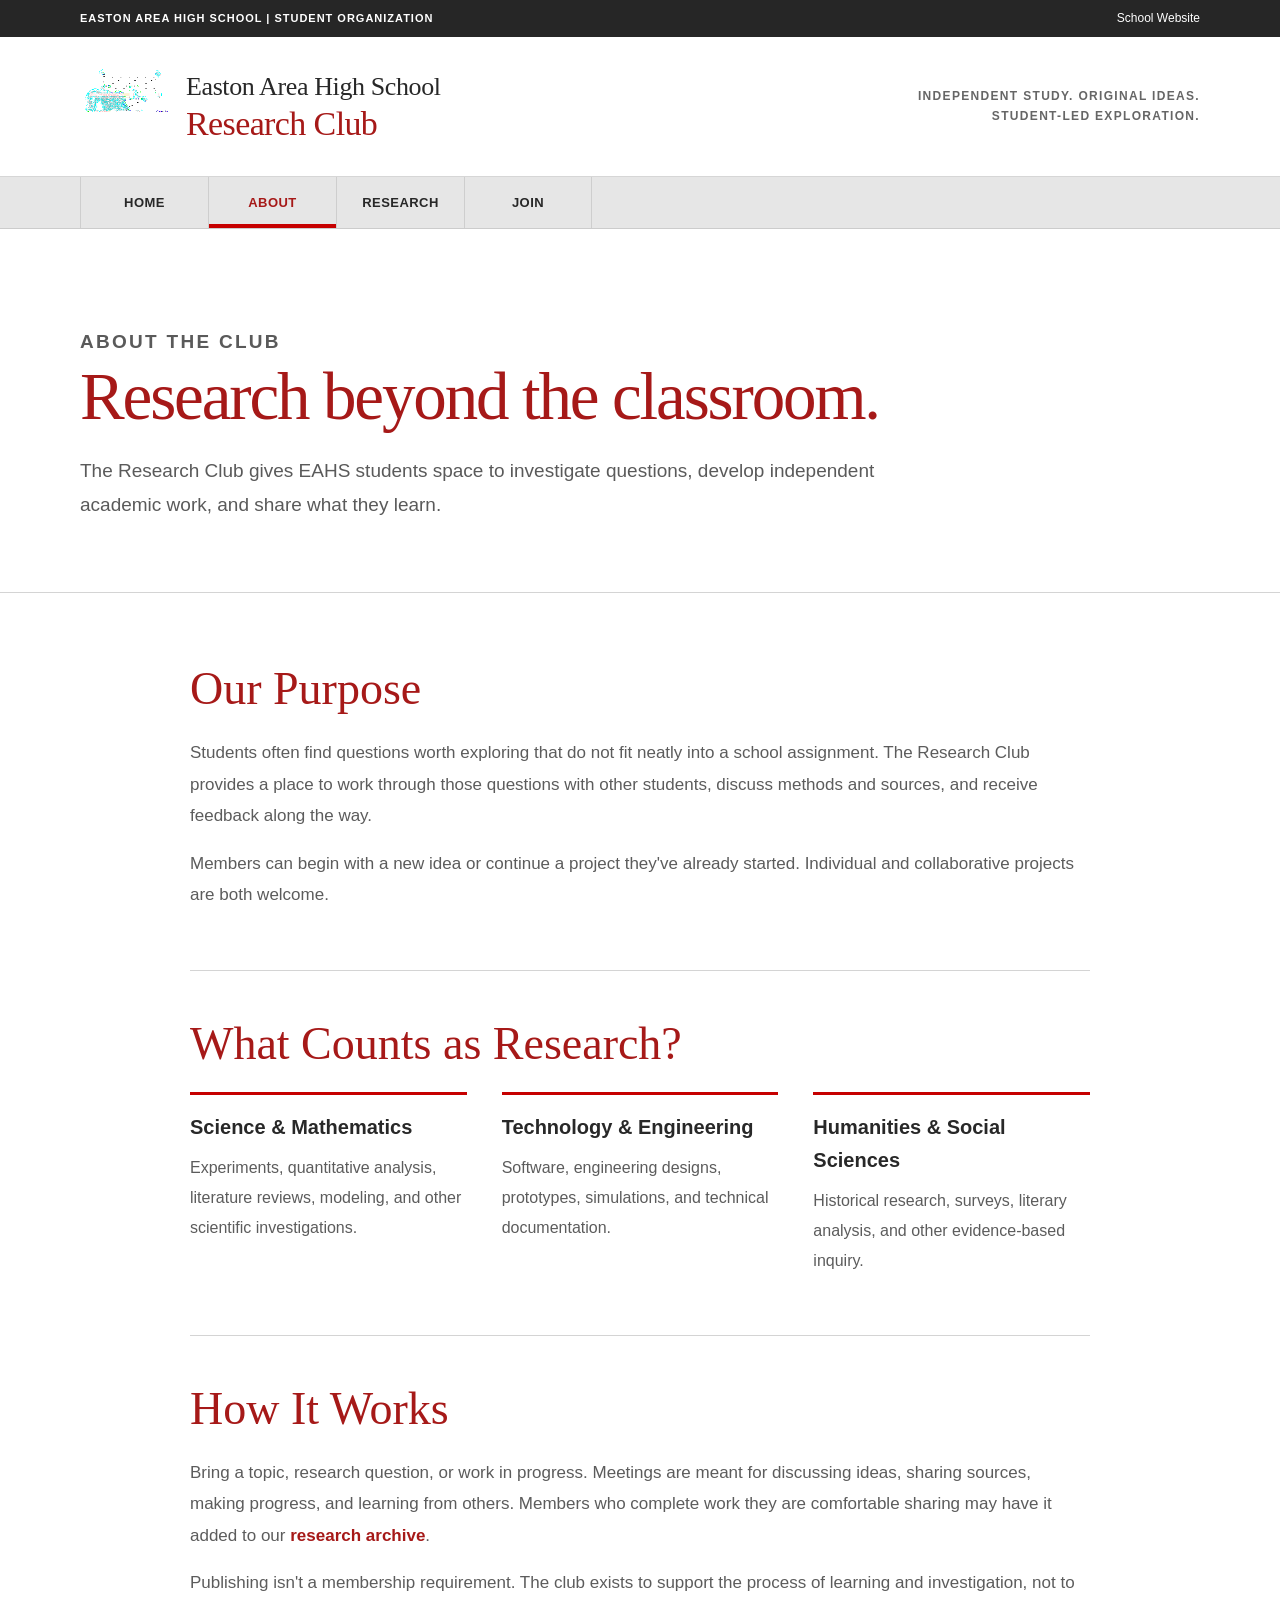
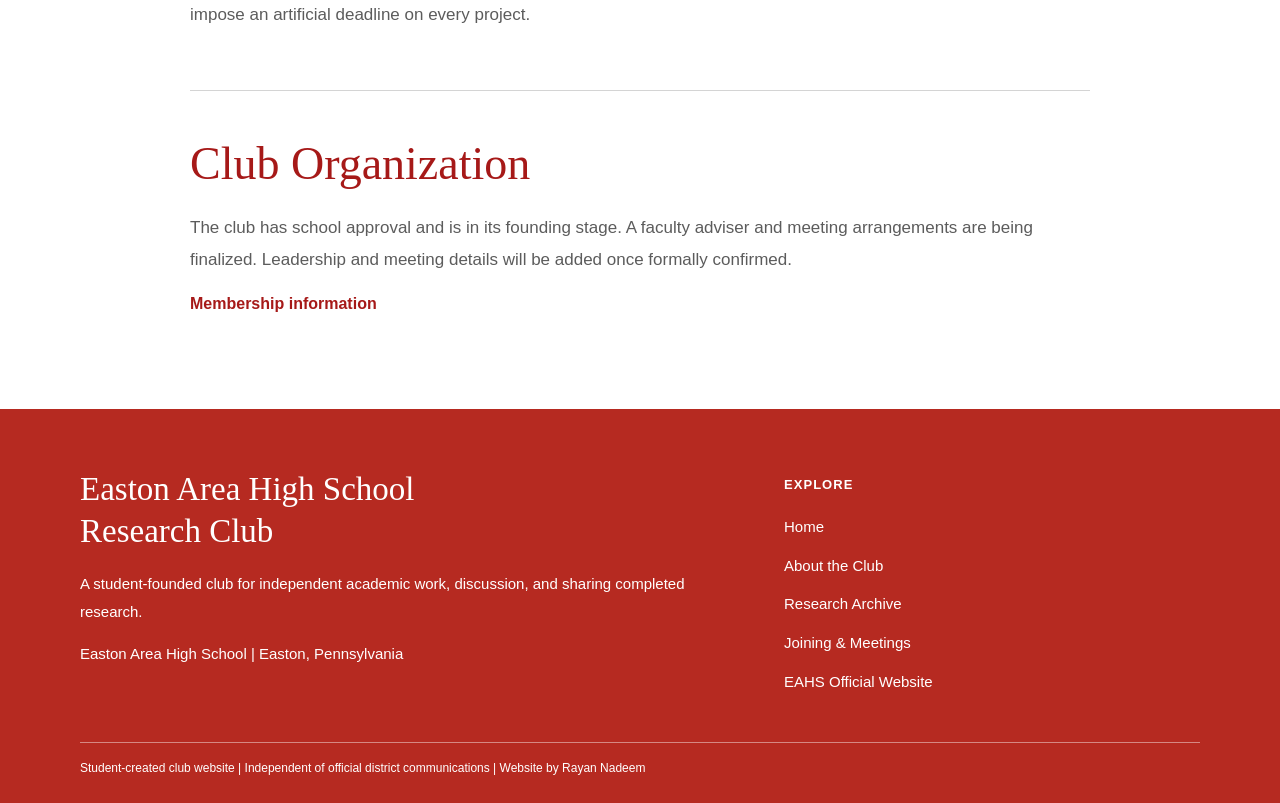
==== commit a30ad256: "Remove decorative symbols from about.html" ====
--- a/about.html
+++ b/about.html
@@ -11,7 +11,7 @@
 </head>
 <body>
 <a class="skip-link" href="#main">Skip to content</a>
-<div class="utility"><div class="site-width utility-inner"><span class="utility-title">Easton Area High School · Student Organization</span><a href="https://eahs.eastonsd.org/" target="_blank" rel="noopener noreferrer">School Website ↗</a></div></div>
+<div class="utility"><div class="site-width utility-inner"><span class="utility-title">Easton Area High School | Student Organization</span><a href="https://eahs.eastonsd.org/" target="_blank" rel="noopener noreferrer">School Website </a></div></div>
 <header class="header"><div class="site-width header-inner">
 <a href="index.html" class="brand" aria-label="EAHS Research Club home">
 <img src="logo.png" width="88" height="88" alt="Easton Red Rover emblem">
@@ -44,16 +44,16 @@
 <div class="columns-three"><div><h3>Science &amp; Mathematics</h3><p>Experiments, quantitative analysis, literature reviews, modeling, and other scientific investigations.</p></div><div><h3>Technology &amp; Engineering</h3><p>Software, engineering designs, prototypes, simulations, and technical documentation.</p></div><div><h3>Humanities &amp; Social Sciences</h3><p>Historical research, surveys, literary analysis, and other evidence-based inquiry.</p></div></div>
 </section>
 <section class="content-block"><h2>How It Works</h2><p>Bring a topic, research question, or work in progress. Meetings are meant for discussing ideas, sharing sources, making progress, and learning from others. Members who complete work they are comfortable sharing may have it added to our <a class="text-link" href="research.html">research archive</a>.</p><p>Publishing isn't a membership requirement. The club exists to support the process of learning and investigation, not to impose an artificial deadline on every project.</p></section>
-<section class="content-block"><h2>Club Organization</h2><p>The club has school approval and is in its founding stage. A faculty adviser and meeting arrangements are being finalized. Leadership and meeting details will be added once formally confirmed.</p><a href="join.html" class="text-link">Membership information →</a></section>
+<section class="content-block"><h2>Club Organization</h2><p>The club has school approval and is in its founding stage. A faculty adviser and meeting arrangements are being finalized. Leadership and meeting details will be added once formally confirmed.</p><a href="join.html" class="text-link">Membership information </a></section>
 </div></section>
 </main><footer class="footer"><div class="site-width">
 <div class="footer-grid"><div>
 <h2 class="footer-name">Easton Area High School<br>Research Club</h2>
 <p>A student-founded club for independent academic work, discussion, and sharing completed research.</p>
-<p>Easton Area High School · Easton, Pennsylvania</p>
+<p>Easton Area High School | Easton, Pennsylvania</p>
 </div><nav aria-label="Footer navigation">
 <h3>Explore</h3><a href="index.html">Home</a><a href="about.html">About the Club</a><a href="research.html">Research Archive</a><a href="join.html">Joining &amp; Meetings</a><a href="https://eahs.eastonsd.org/" target="_blank" rel="noopener noreferrer">EAHS Official Website</a>
 </nav></div>
-<div class="footer-bottom">Student-created club website · Independent of official district communications · Website by Rayan Nadeem</div>
+<div class="footer-bottom">Student-created club website | Independent of official district communications | Website by Rayan Nadeem</div>
 </div></footer>
 </body></html>
